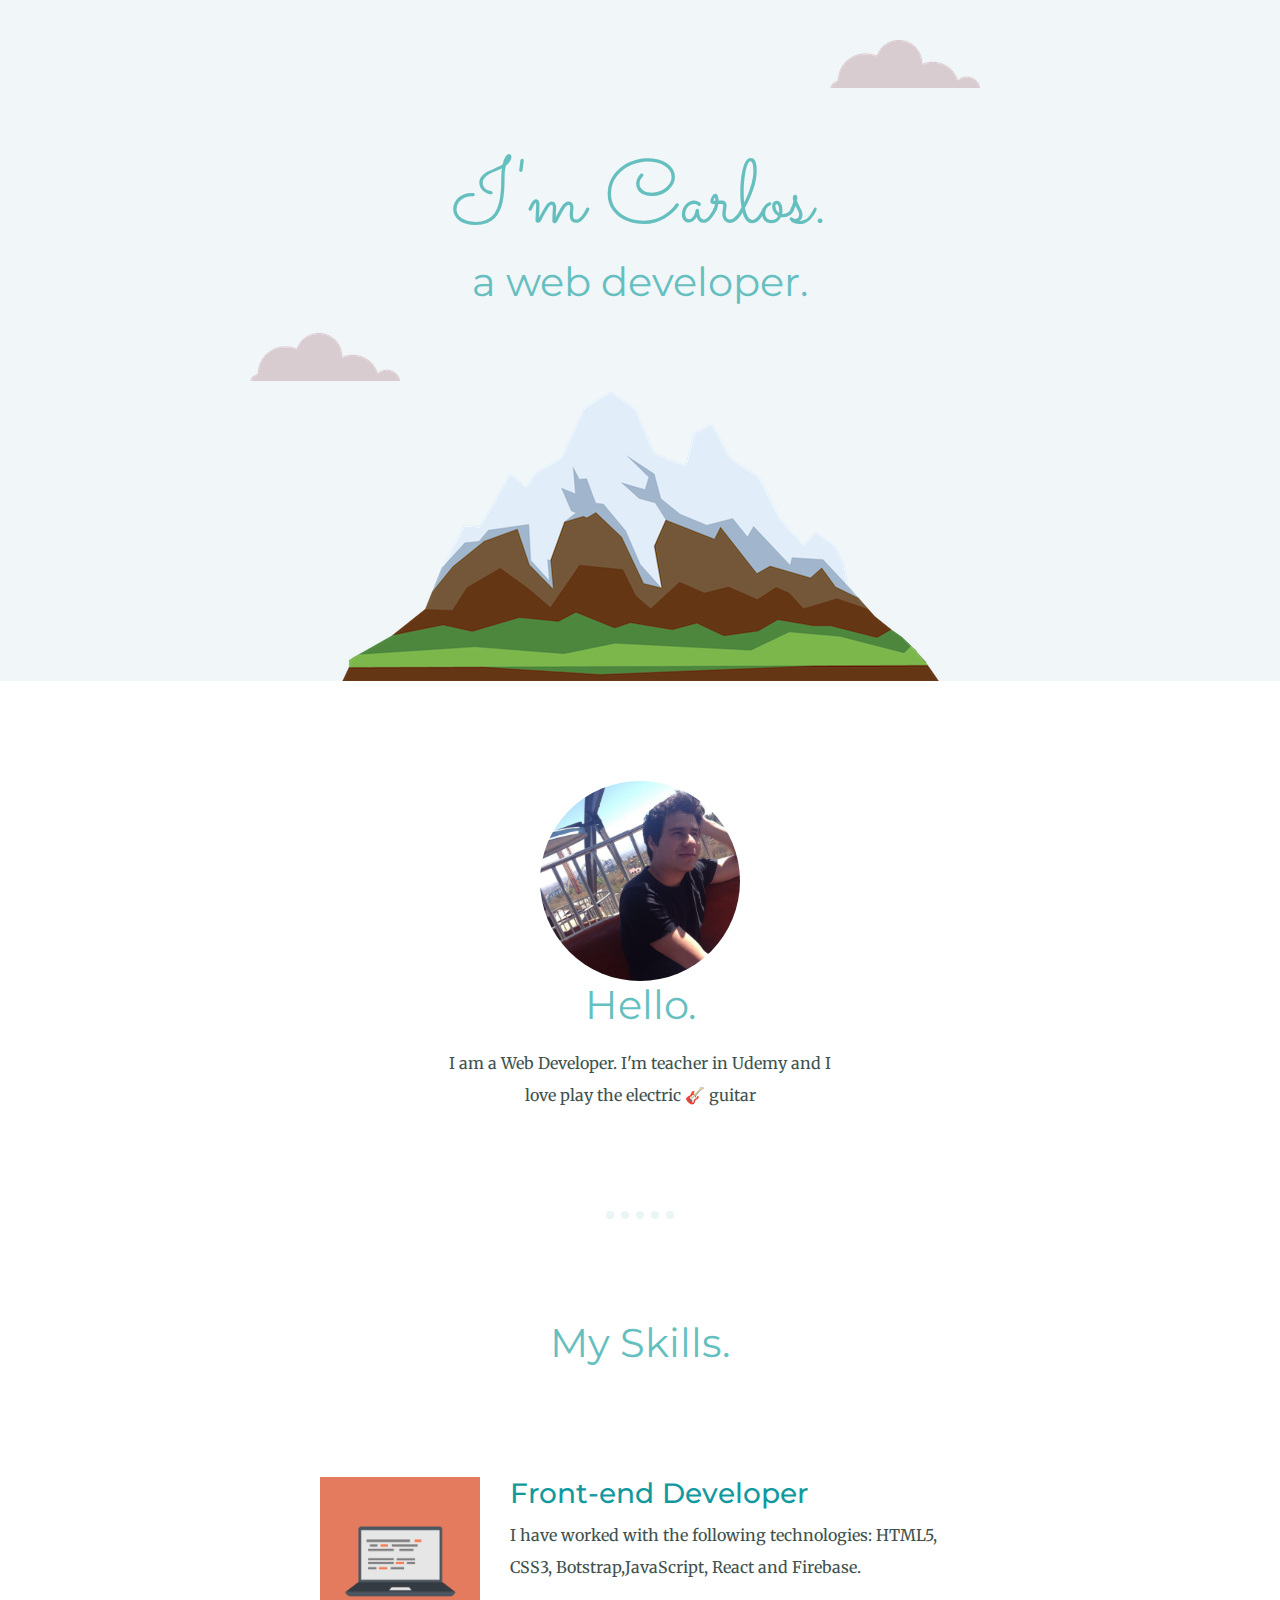
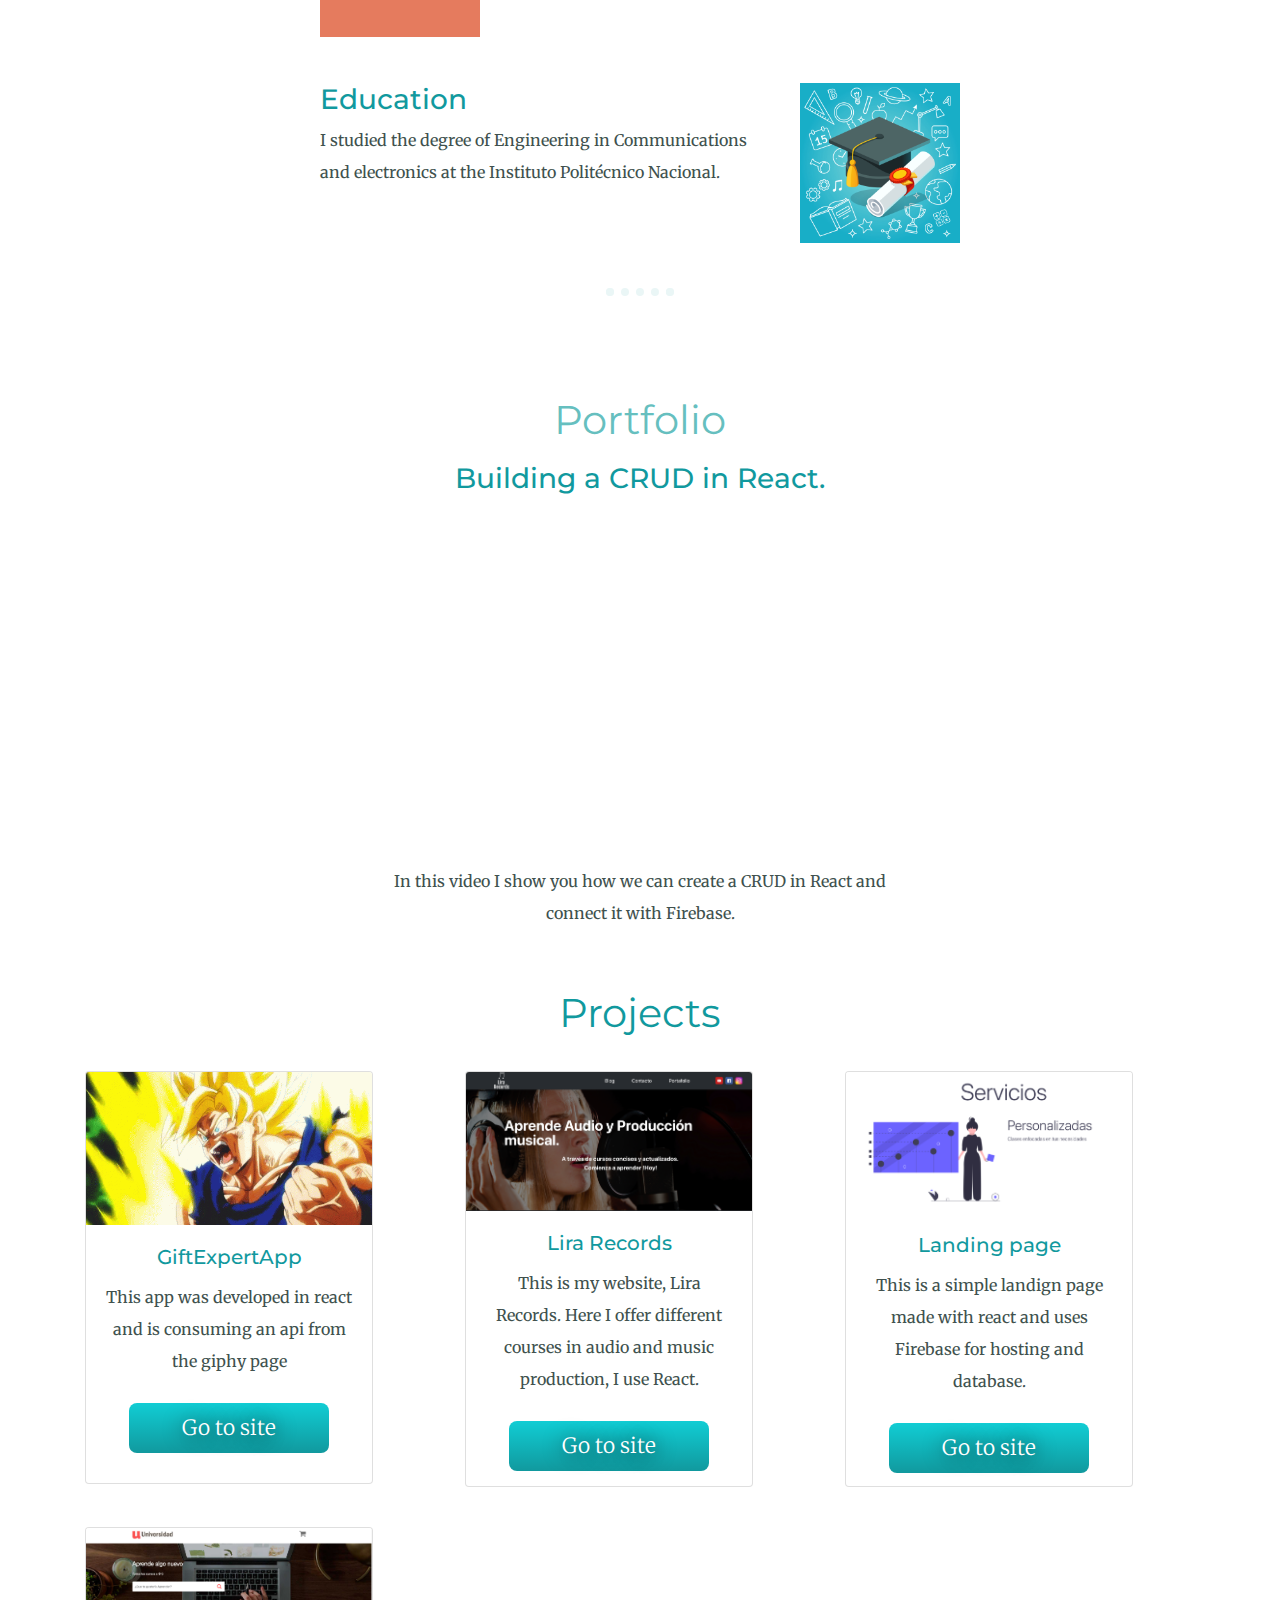
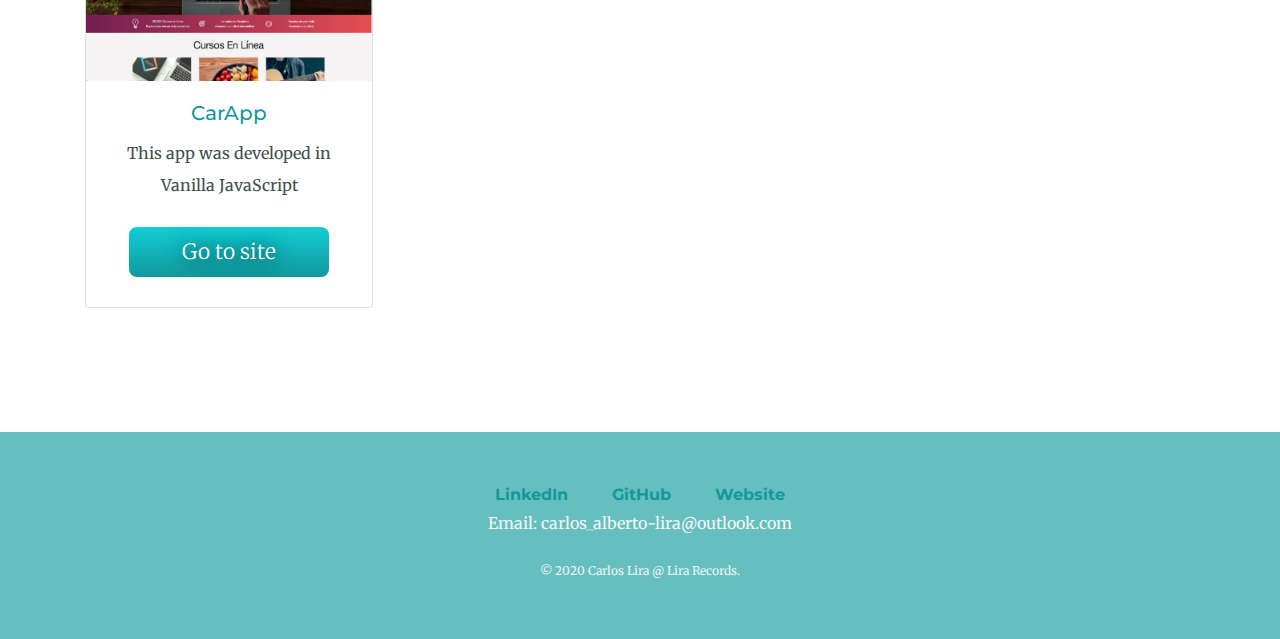
==== index.html @ 88d543e6 "Se agregaron los proyectos a la hoja principal" ====
<!DOCTYPE html>
<html lang="en">
  <head>
    <meta charset="UTF-8" />
    <meta name="viewport" content="width=device-width, initial-scale=1.0" />
    <title>Carlos Lira</title>

    <link rel="icon" href="favicon.ico" />
    <link rel="preconnect" href="https://fonts.gstatic.com" />
    <link
      href="https://fonts.googleapis.com/css?family=Merriweather|Montserrat|Sacramento"
      rel="stylesheet"
    />
    <link
      rel="stylesheet"
      href="https://cdnjs.cloudflare.com/ajax/libs/animate.css/4.1.1/animate.min.css"
    />
    <link
      rel="stylesheet"
      href="https://maxcdn.bootstrapcdn.com/bootstrap/4.0.0/css/bootstrap.min.css"
      integrity="sha384-Gn5384xqQ1aoWXA+058RXPxPg6fy4IWvTNh0E263XmFcJlSAwiGgFAW/dAiS6JXm"
      crossorigin="anonymous"
    />
    <link rel="stylesheet" href="css/styles.css" />
  </head>

  <body>
    <div class="container1">
      <img class="top-cloud" src="images/cloud.png" alt="cloud-img" />
      <h1 class="animate__animated animate__bounce">I'm Carlos.</h1>
      <h2 class="profesion animate__animated animate__backInUp">
        a <span class="web">web</span> developer.
      </h2>
      <img class="bottom-cloud" src="images/cloud.png" alt="cloud-img" />
      <img class="mountain" src="images/mountain.png" alt="mountain-img" />
    </div>
    <div class="middle-container">
      <div class="profile">
        <img
          style="border-radius: 50%; width: 200px"
          src="images/carlos.JPG"
          alt=""
        />
        <h2 class="animate__animated animate__backInRight">Hello.</h2>
        <p class="intro animate__animated animate__backInLeft">
          I am a Web Developer. I'm teacher in Udemy and I love play the
          electric 🎸 guitar
        </p>
      </div>
      <hr />
      <div class="skills">
        <h2 class="animate__animated animate__backInRight">My Skills.</h2>
        <div class="skill-row">
          <img class="code-img" src="images/computer.png" alt="" />
          <h3>Front-end Developer</h3>
          <p>
            I have worked with the following technologies: HTML5, CSS3,
            Botstrap,JavaScript, React and Firebase.
          </p>
        </div>
        <div class="skill-row">
          <img class="chili-img" src="images/edu2.jpg" alt="" />
          <h3>Education</h3>
          <p>
            I studied the degree of Engineering in Communications and
            electronics at the Instituto Politécnico Nacional.
          </p>
        </div>
      </div>
      <hr />
      <div class="contact-me">
        <h2>Portfolio</h2>
        <h3>Building a CRUD in React.</h3>
        <iframe
          width="560"
          height="315"
          src="https://www.youtube.com/embed/gJTruStZ93A"
          frameborder="0"
          allow="accelerometer; autoplay; clipboard-write; encrypted-media; gyroscope; picture-in-picture"
          allowfullscreen
        ></iframe>
        <p class="contact-message">
          In this video I show you how we can create a CRUD in React and connect
          it with Firebase.
        </p>
      </div>

      <section>
        <h2 class="titlep text-center mt-3 mb-4">Projects</h2>

        <div class="container">
          <div class="row mt-3 d-flex justify-content-between">
            <div class="col-lg-4 col-md-6 col-sm-12 mb-4">
              <div class="card" style="width: 18rem; max-height: 26rem">
                <img
                  class="card-img-top same-zise-img"
                  src="images/goku.gif"
                  alt="Card image cap"
                />
                <div class="card-body">
                  <h5 class="titlep card-title">GiftExpertApp</h5>
                  <p class="card-text">
                    This app was developed in react and is consuming an api from
                    the giphy page
                  </p>
                  <a
                    href="https://carlosalberto05.github.io/gif-app/"
                    class="btn-proj"
                    >Go to site</a
                  >
                </div>
              </div>
            </div>
            <div class="col-lg-4 col-md-6 col-sm-12 mb-4">
              <div class="card" style="width: 18rem; max-height: 26rem">
                <img
                  class="card-img-top same-zise-img"
                  src="images/lira.png"
                  alt="Card image cap"
                />
                <div class="card-body">
                  <h5 class="titlep card-title">Lira Records</h5>
                  <p class="card-text">
                    This is my website, Lira Records. Here I offer different
                    courses in audio and music production, I use React.
                  </p>
                  <a href="https://lirarecords.site" class="btn-proj"
                    >Go to site</a
                  >
                </div>
              </div>
            </div>
            <div class="col-lg-4 col-md-6 col-sm-12 mb-4">
              <div class="card" style="width: 18rem; max-height: 26rem">
                <img
                  class="card-img-top same-zise-img"
                  src="images/landing.png"
                  alt="Card image cap"
                />
                <div class="card-body">
                  <h5 class="titlep card-title">Landing page</h5>
                  <p class="card-text">
                    This is a simple landign page made with react and uses
                    Firebase for hosting and database.
                  </p>
                  <a href="https://landing-740b6.web.app" class="btn-proj"
                    >Go to site</a
                  >
                </div>
              </div>
            </div>
          </div>
          <div class="row mt-3 d-flex justify-content-between">
            <div class="col-lg-4 col-md-6 col-sm-12 mb-4">
              <div class="card" style="width: 18rem; max-height: 26rem">
                <img
                  class="card-img-top same-zise-img"
                  src="images/vanilla.png"
                  alt="Card image cap"
                />
                <div class="card-body">
                  <h5 class="titlep card-title">CarApp</h5>
                  <p class="card-text">
                    This app was developed in Vanilla JavaScript
                  </p>
                  <a
                    href="https://gallant-kare-e8d58f.netlify.app/#"
                    class="btn-proj"
                    >Go to site</a
                  >
                </div>
              </div>
            </div>
          </div>
        </div>
      </section>
    </div>

    <div class="bottom-container">
      <a
        class="footer-link"
        href="https://www.linkedin.com/in/carlos-de-jesús-a-8a3896105"
        >LinkedIn</a
      >
      <a
        class="footer-link"
        href="https://github.com/carlosalberto05?tab=repositories"
        >GitHub</a
      >
      <a class="footer-link" href="https://www.appbrewery.co/">Website</a>
      <p class="footer-p">Email: carlos_alberto-lira@outlook.com</p>
      <p class="copyright">© 2020 Carlos Lira @ Lira Records.</p>
    </div>
  </body>
</html>
---- css/styles.css ----
body {
  color: #40514e;
  margin: 0;
  text-align: center;
  font-family: "Merriweather", serif;
}

h1 {
  font-size: 5.625rem;
  margin: 50px auto 0 auto;
  font-family: "Sacramento", cursive;
  color: #66bfbf;
  /* line-height: 2; */
}

h2 {
  font-family: "Montserrat", sans-serif;
  font-size: 2.5rem;
  color: #66bfbf;
  font-weight: normal;
  padding-bottom: 10px;
}

h3 {
  font-family: "Montserrat", sans-serif;
  color: #11999e;
}

.titlep {
  font-family: "Montserrat", sans-serif;
  color: #11999e;
}

p {
  line-height: 2;
}

hr {
  border: dotted #eaf6f6 8px;
  border-bottom: none;
  width: 4%;
  margin: 100px auto;
}

a {
  color: #11999e;
  font-family: "Montserrat", sans-serif;
  margin: 10px 20px;
  text-decoration: none;
  font-weight: bold;
}
a:hover {
  color: #eaf6f6;
}

.container1 {
  background-color: #f1f6f9;
  position: relative;
  padding-top: 100px;
}

.middle-container {
  margin: 100px 0;
}

.bottom-container {
  background-color: #66bfbf;
  padding: 50px 0 20px;
}

.skill-row {
  width: 50%;
  margin: 100px auto 100px auto;
  text-align: left;
}

.code-img {
  width: 25%;
  float: left;
  margin-right: 30px;
}

.chili-img {
  width: 25%;
  float: right;
  margin-left: 30px;
}

/* .web {
    text-decoration: underline;
} */

.intro {
  width: 30%;
  margin: auto;
}

.contact-message {
  width: 40%;
  margin: 40px auto 60px;
}

.copyright {
  color: #eaf6f6;
  font-size: 0.75rem;
  padding: 20px 0;
}

.top-cloud {
  position: absolute;
  right: 300px;
  top: 40px;
  animation: backInRight;
  animation-duration: 2s;
}

.bottom-cloud {
  position: absolute;
  left: 250px;
  bottom: 300px;
  animation: backInLeft;
  animation-duration: 2s;
}

.btn {
  background: #11cdd4;
  background-image: -webkit-linear-gradient(top, #11cdd4, #11999e);
  background-image: -moz-linear-gradient(top, #11cdd4, #11999e);
  background-image: -ms-linear-gradient(top, #11cdd4, #11999e);
  background-image: -o-linear-gradient(top, #11cdd4, #11999e);
  background-image: -webkit-gradient(to bottom, #11cdd4, #11999e);
  -webkit-border-radius: 8px;
  -moz-border-radius: 8px;
  border-radius: 8px;
  height: 50px;
  line-height: 50px;
  color: #ffffff;
  font-family: "Merriweather", serif;
  width: 200px;
  font-size: 21px;
  font-weight: 100;
  padding: 0;
  /* -webkit-box-shadow: 1px 1px 20px 0 #000000;
    -moz-box-shadow: 1px 1px 20px 0 #000000; */
  /* box-shadow: 1px 1px 20px 0 #000000; */
  text-shadow: 1px 1px 20px #000000;
  text-decoration: none;
  display: inline-block;
  cursor: pointer;
  text-align: center;
}

.btn:hover {
  border: solid #30e3cb 0;
  background: #30e3cb;
  background-image: -webkit-linear-gradient(top, #30e3cb, #2bc4ed);
  background-image: -moz-linear-gradient(top, #30e3cb, #2bc4ed);
  background-image: -ms-linear-gradient(top, #30e3cb, #2bc4ed);
  background-image: -o-linear-gradient(top, #30e3cb, #2bc4ed);
  background-image: -webkit-gradient(to bottom, #30e3cb, #2bc4ed);
  -webkit-border-radius: 8px;
  -moz-border-radius: 8px;
  border-radius: 8px;
  text-decoration: none;
}

.btn-proj {
  background: #11cdd4;
  background-image: -webkit-linear-gradient(top, #11cdd4, #11999e);
  background-image: -moz-linear-gradient(top, #11cdd4, #11999e);
  background-image: -ms-linear-gradient(top, #11cdd4, #11999e);
  background-image: -o-linear-gradient(top, #11cdd4, #11999e);
  background-image: -webkit-gradient(to bottom, #11cdd4, #11999e);
  -webkit-border-radius: 8px;
  -moz-border-radius: 8px;
  border-radius: 8px;
  height: 50px;
  line-height: 50px;
  color: #ffffff;
  font-family: "Merriweather", serif;
  width: 200px;
  font-size: 21px;
  font-weight: 100;
  padding: 0;
  /* -webkit-box-shadow: 1px 1px 20px 0 #000000;
    -moz-box-shadow: 1px 1px 20px 0 #000000; */
  /* box-shadow: 1px 1px 20px 0 #000000; */
  text-shadow: 1px 1px 20px #000000;
  text-decoration: none;
  display: inline-block;
  cursor: pointer;
  text-align: center;
}

.btn-proj:hover {
  color: white;
  border: solid #30e3cb 0;
  background: #30e3cb;
  background-image: -webkit-linear-gradient(top, #30e3cb, #2bc4ed);
  background-image: -moz-linear-gradient(top, #30e3cb, #2bc4ed);
  background-image: -ms-linear-gradient(top, #30e3cb, #2bc4ed);
  background-image: -o-linear-gradient(top, #30e3cb, #2bc4ed);
  background-image: -webkit-gradient(to bottom, #30e3cb, #2bc4ed);
  -webkit-border-radius: 8px;
  -moz-border-radius: 8px;
  border-radius: 8px;
  text-decoration: none;
}

.footer-p {
  /* color: #11999e; */
  color: whitesmoke;
  margin-bottom: 0;
}

.card-heighth {
  max-height: 400px;
}

.same-zise-img {
  width: 286px;
  height: 153.33px;
}

@media (max-width: 600px) {
  .top-cloud {
    position: absolute;
    right: 300px;
    top: 40px;
    animation: backInRight;
    animation-duration: 2s;
  }

  .bottom-cloud {
    position: absolute;
    left: 320px;
    bottom: 250px;
    animation: backInLeft;
    animation-duration: 2s;
  }
  .mountain {
    width: 98%;
  }
  h1 {
    font-size: 2.8125rem;
    margin: 25px auto 0 auto;
  }

  h2 {
    font-size: 1.25rem;
    color: #66bfbf;
    font-weight: normal;
    padding-bottom: 5px;
  }

  hr {
    border: dotted #eaf6f6 8px;
    border-bottom: none;
    width: 2%;
    margin: 50px auto;
  }
  p {
    line-height: 1.7;
  }
  a {
    margin: 5px 10px;
  }

  .middle-container {
    margin: 100px 0;
  }

  .bottom-container {
    background-color: #66bfbf;
    padding: 25px 0 10px;
  }
  .skill-row {
    margin: 50px auto 50px auto;
    text-align: left;
  }

  .code-img {
    width: 25%;
    float: left;
    margin-right: 15px;
  }

  .chili-img {
    width: 25%;
    float: right;
    margin-left: 15px;
  }

  .btn {
    -webkit-border-radius: 4px;
    -moz-border-radius: 4px;
    border-radius: 4px;
    height: 40px;
    line-height: 40px;
    color: #ffffff;
    font-family: "Merriweather", serif;
    width: 150px;
    font-size: 13px;
    font-weight: 100;
    padding: 0;
  }
}
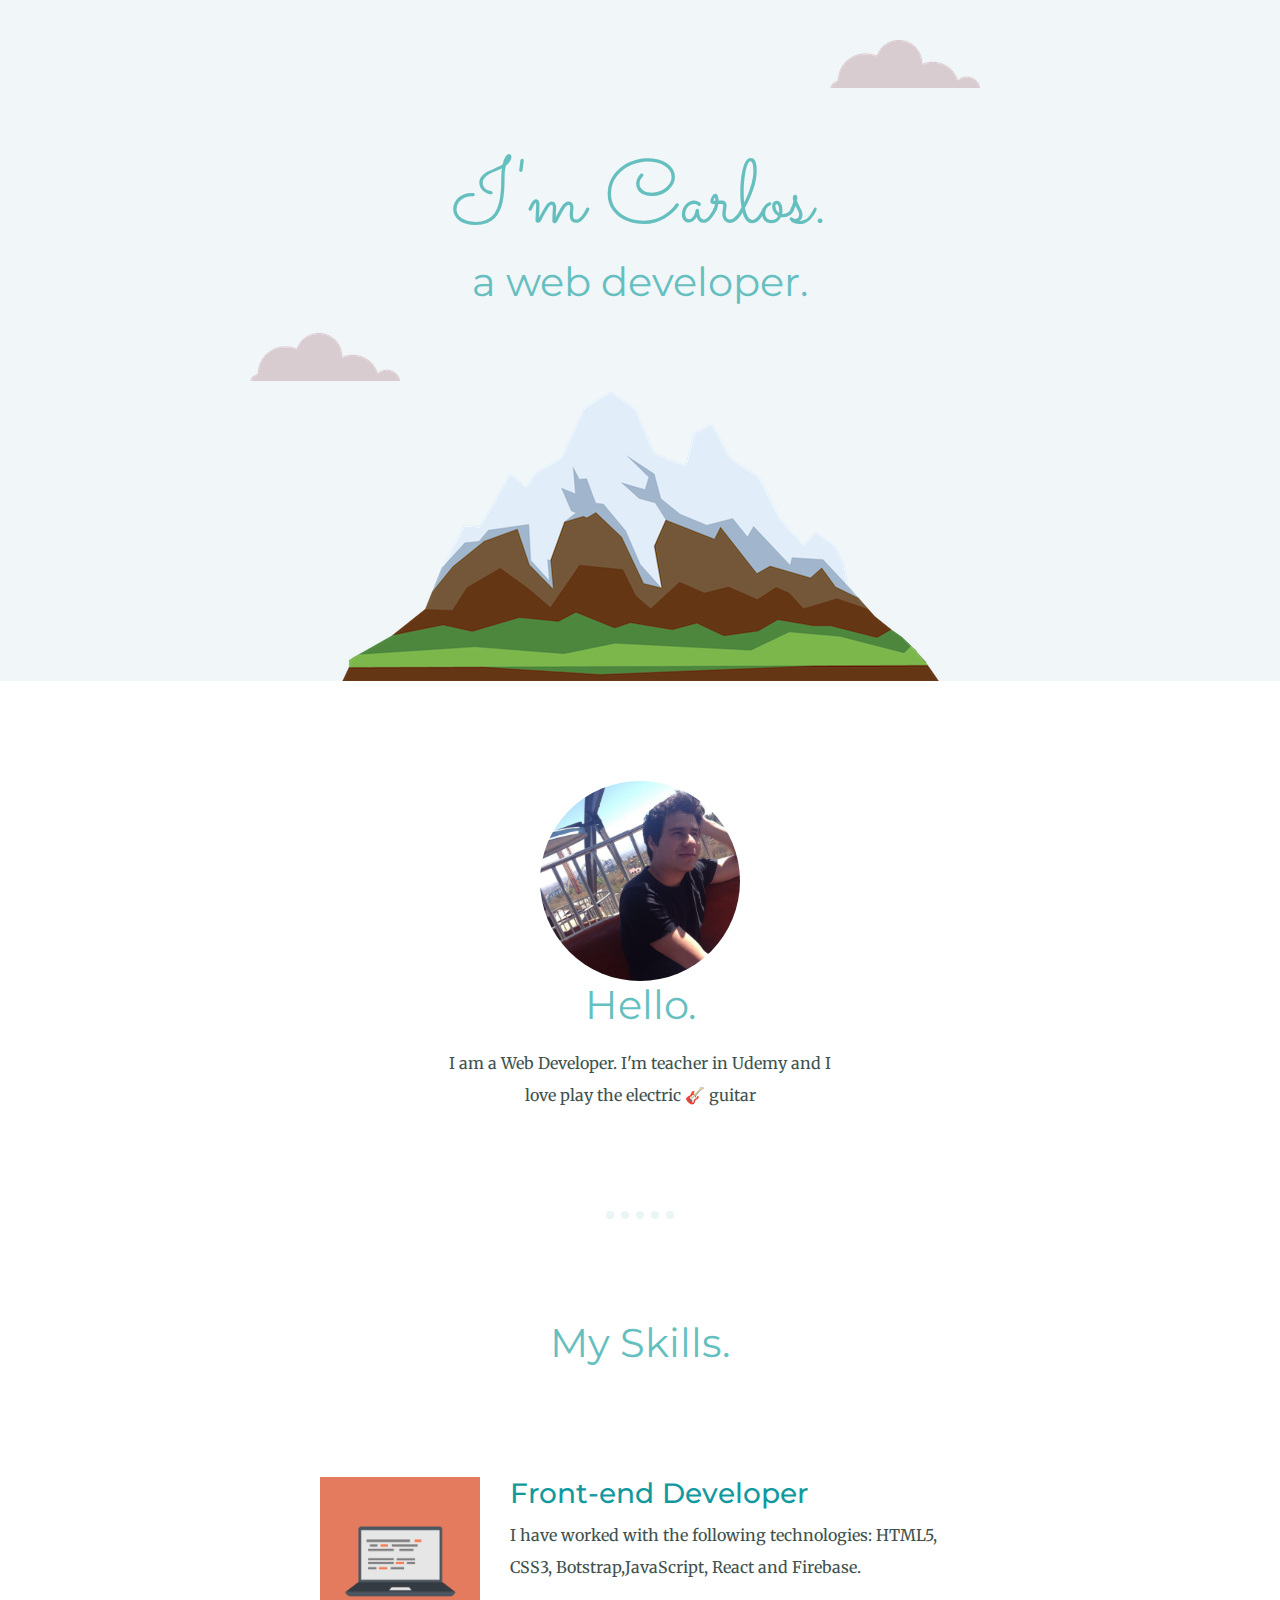
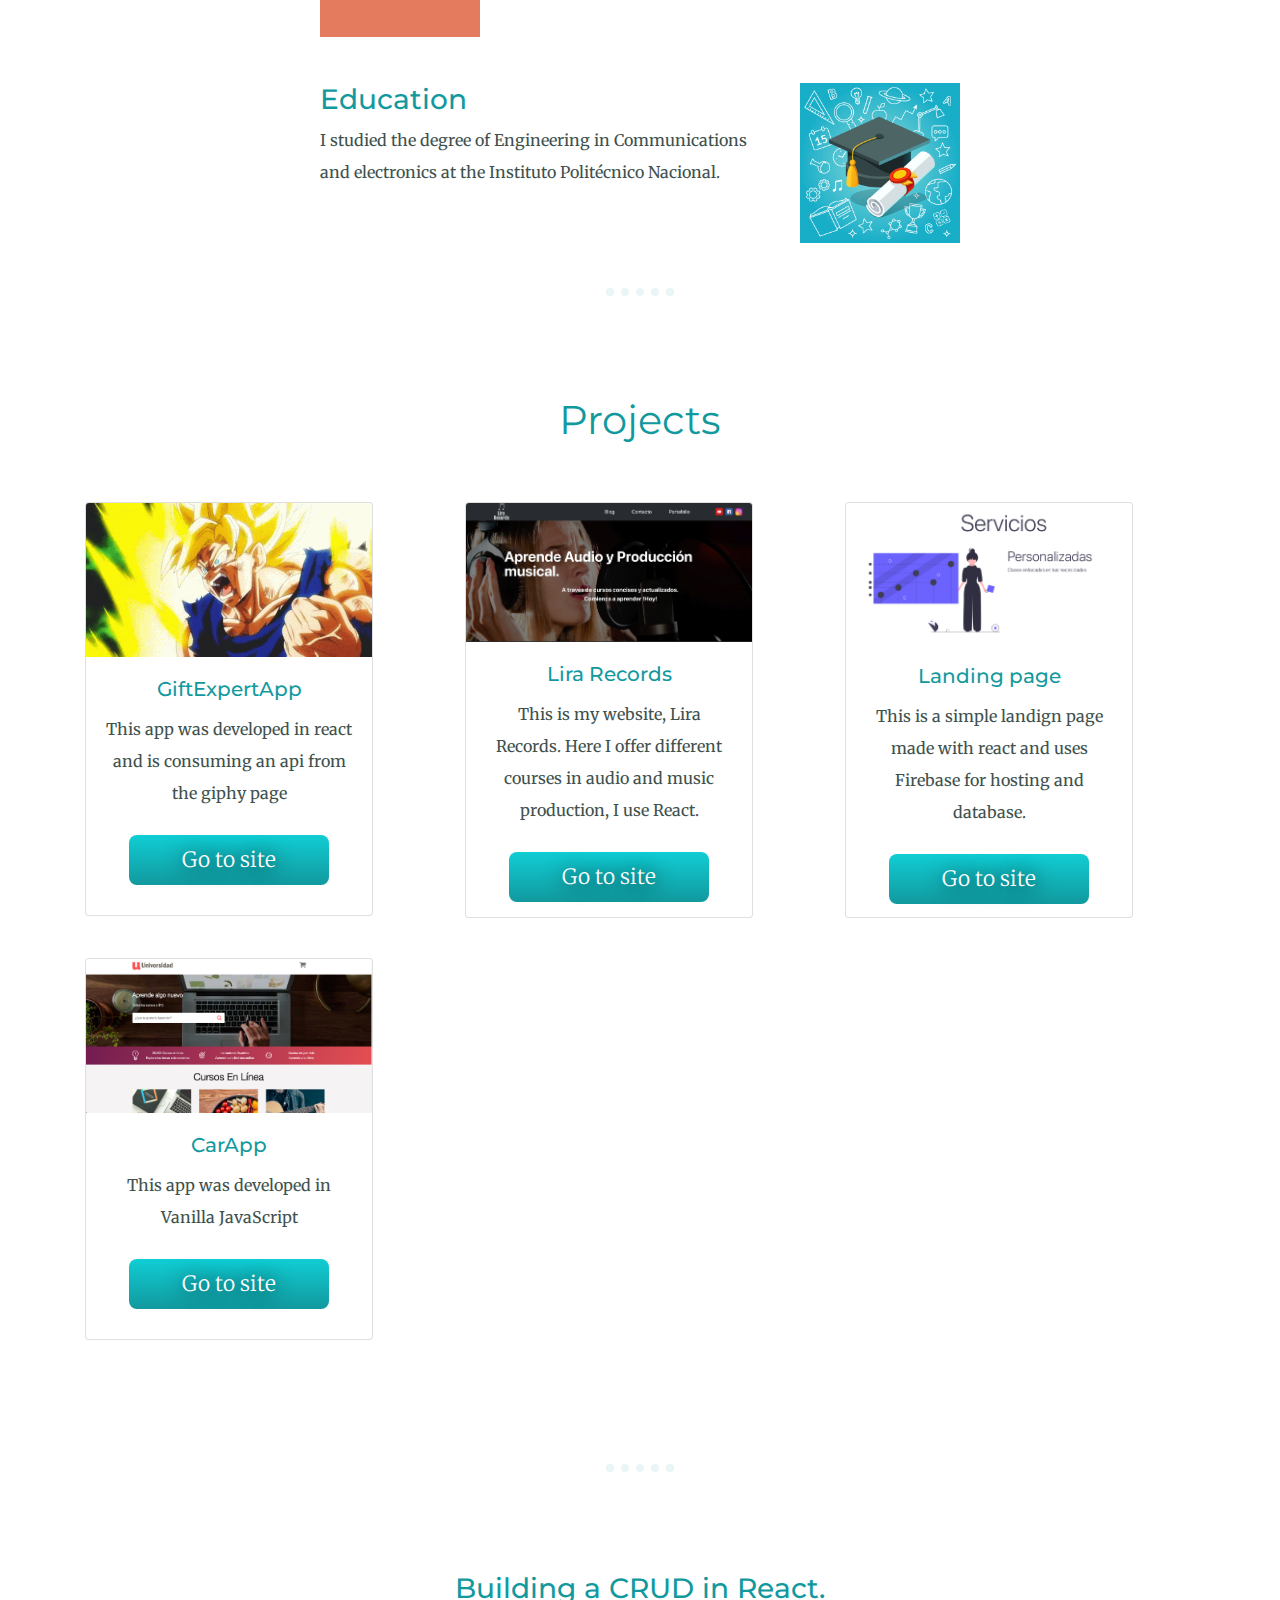
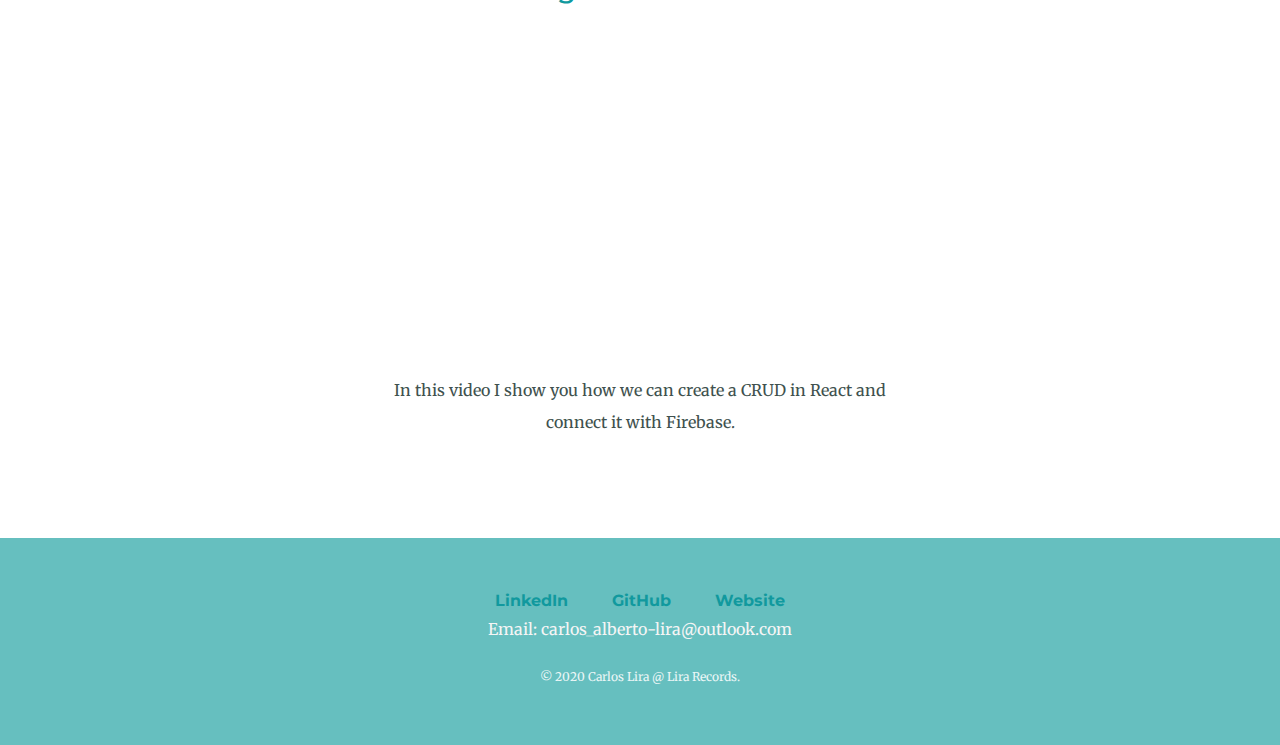
==== commit e6029428: "Se elimino html innecesario" ====
--- a/index.html
+++ b/index.html
@@ -68,27 +68,11 @@
         </div>
       </div>
       <hr />
-      <div class="contact-me">
-        <h2>Portfolio</h2>
-        <h3>Building a CRUD in React.</h3>
-        <iframe
-          width="560"
-          height="315"
-          src="https://www.youtube.com/embed/gJTruStZ93A"
-          frameborder="0"
-          allow="accelerometer; autoplay; clipboard-write; encrypted-media; gyroscope; picture-in-picture"
-          allowfullscreen
-        ></iframe>
-        <p class="contact-message">
-          In this video I show you how we can create a CRUD in React and connect
-          it with Firebase.
-        </p>
-      </div>
 
       <section>
-        <h2 class="titlep text-center mt-3 mb-4">Projects</h2>
+        <h2 class="titlep text-center mt-3 mb-5">Projects</h2>
 
-        <div class="container">
+        <div class="container mt-4">
           <div class="row mt-3 d-flex justify-content-between">
             <div class="col-lg-4 col-md-6 col-sm-12 mb-4">
               <div class="card" style="width: 18rem; max-height: 26rem">
@@ -173,6 +157,25 @@
             </div>
           </div>
         </div>
+        <hr />
+      </section>
+
+      <section>
+        <div class="contact-me">
+          <h3>Building a CRUD in React.</h3>
+          <iframe
+            width="560"
+            height="315"
+            src="https://www.youtube.com/embed/gJTruStZ93A"
+            frameborder="0"
+            allow="accelerometer; autoplay; clipboard-write; encrypted-media; gyroscope; picture-in-picture"
+            allowfullscreen
+          ></iframe>
+          <p class="contact-message">
+            In this video I show you how we can create a CRUD in React and
+            connect it with Firebase.
+          </p>
+        </div>
       </section>
     </div>
 
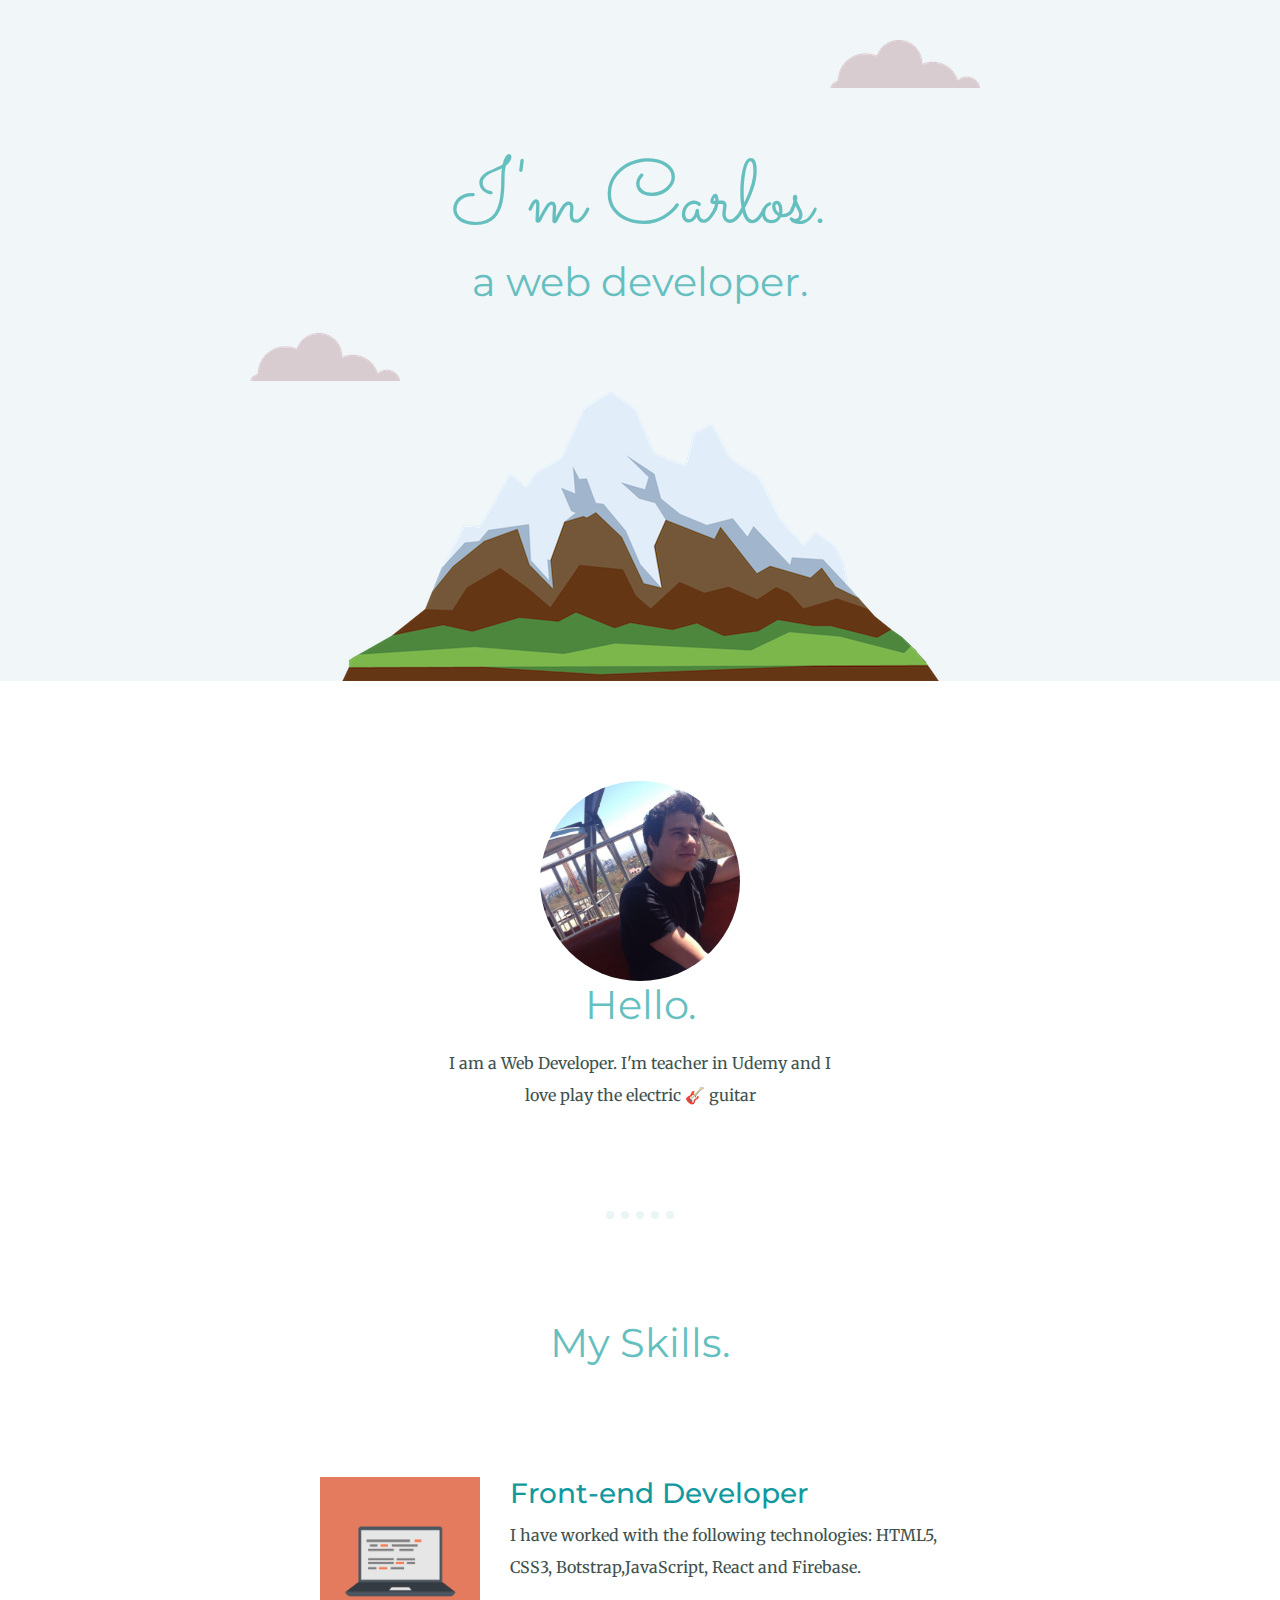
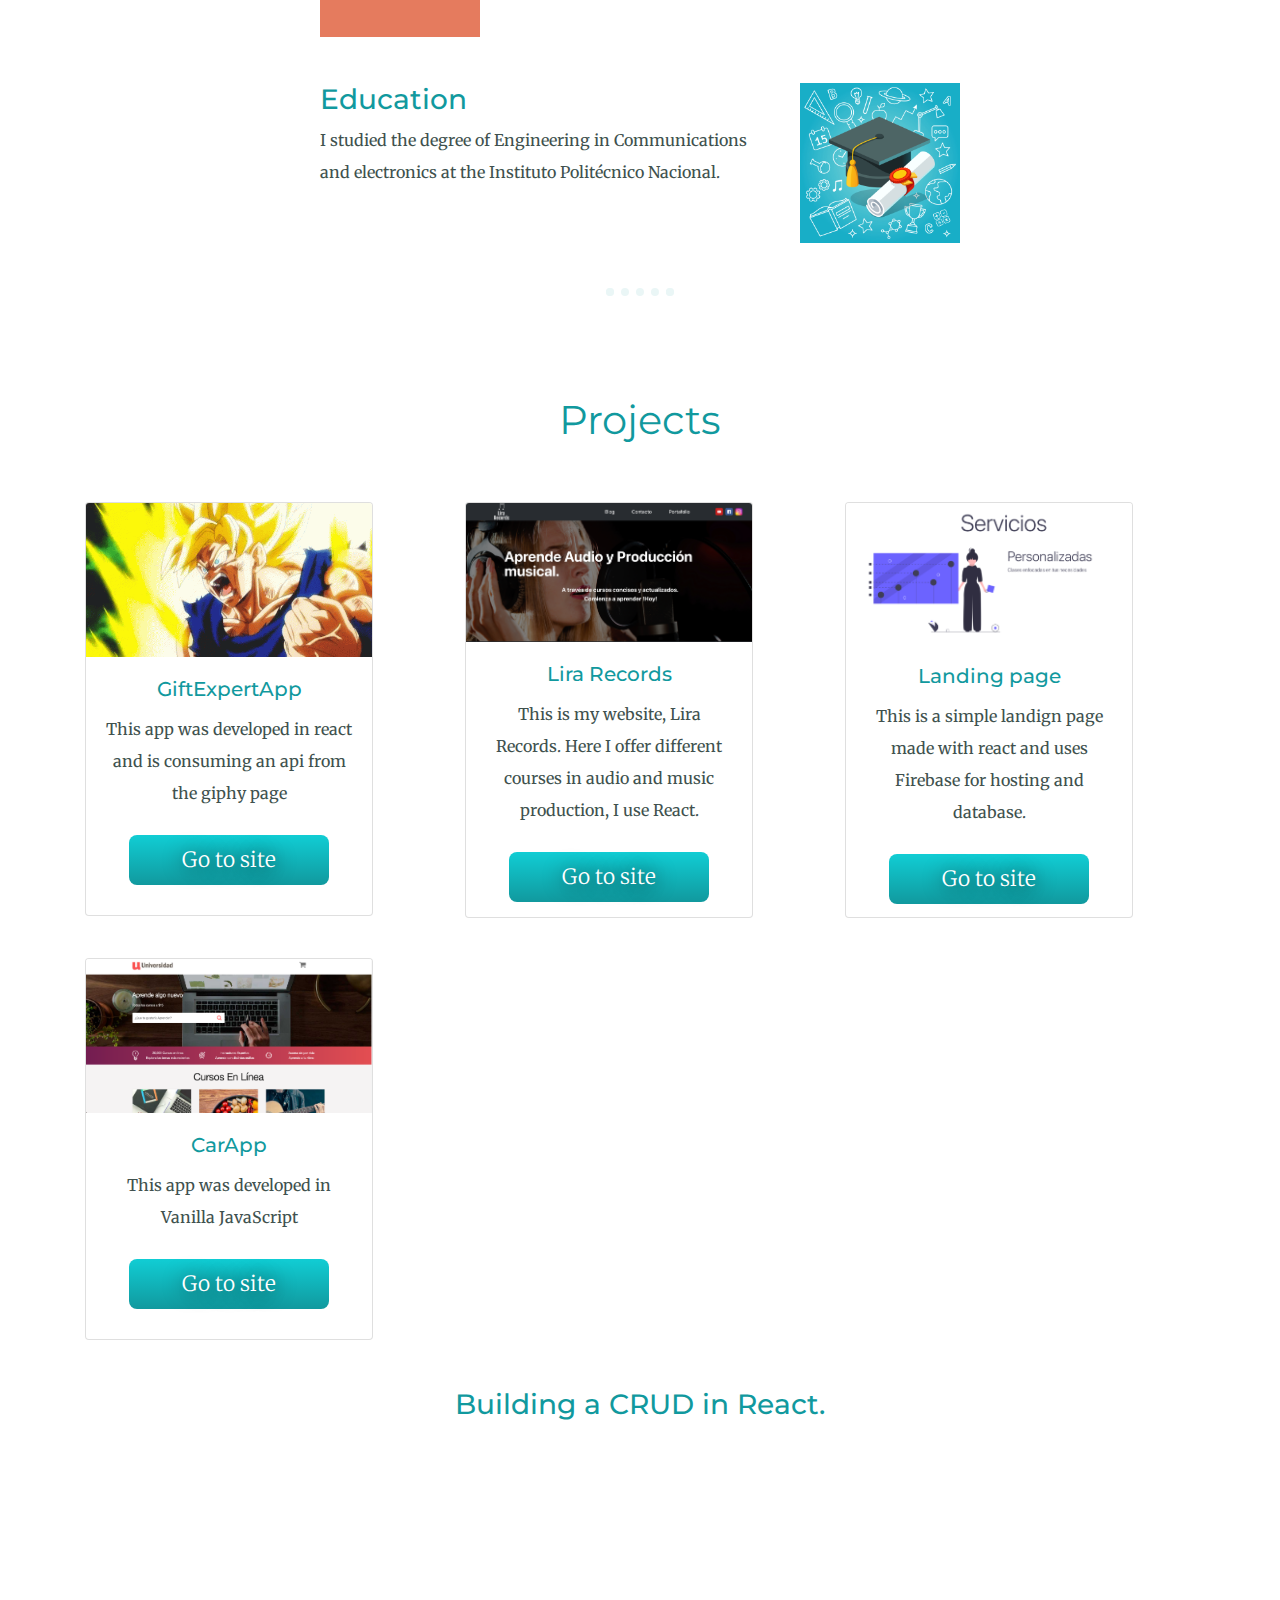
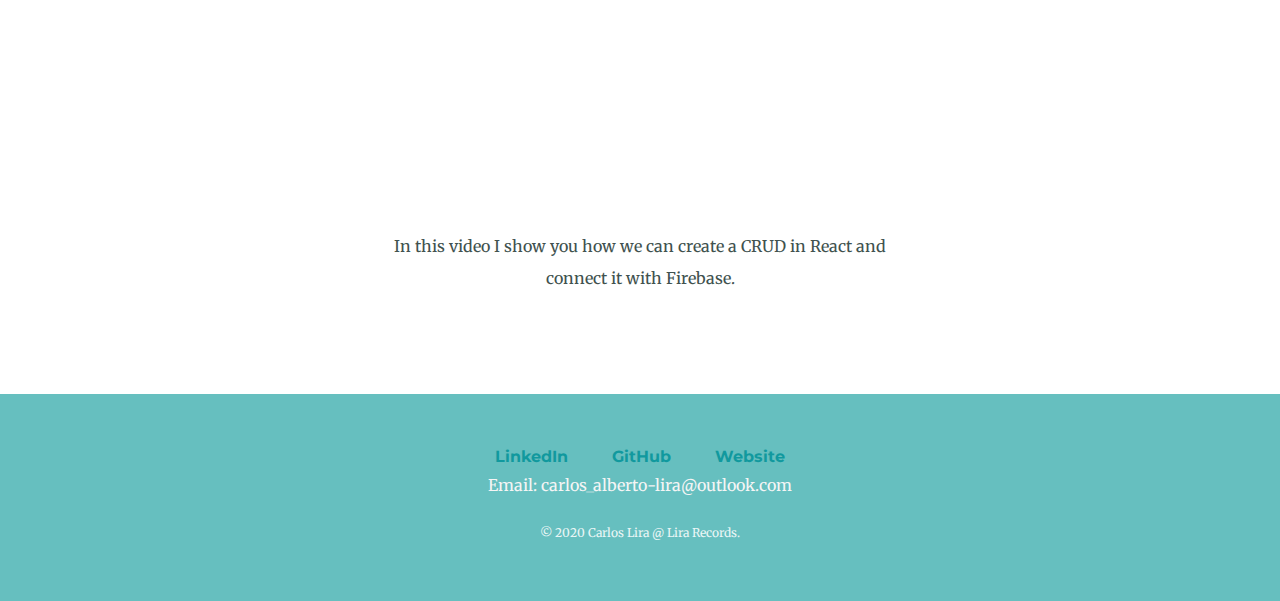
==== commit cc128f86: "Se corrigieron algunos errores" ====
--- a/index.html
+++ b/index.html
@@ -157,12 +157,11 @@
             </div>
           </div>
         </div>
-        <hr />
       </section>
 
       <section>
-        <div class="contact-me">
-          <h3>Building a CRUD in React.</h3>
+        <div class="mt-4">
+          <h3 class="mt-4 mb-5">Building a CRUD in React.</h3>
           <iframe
             width="560"
             height="315"
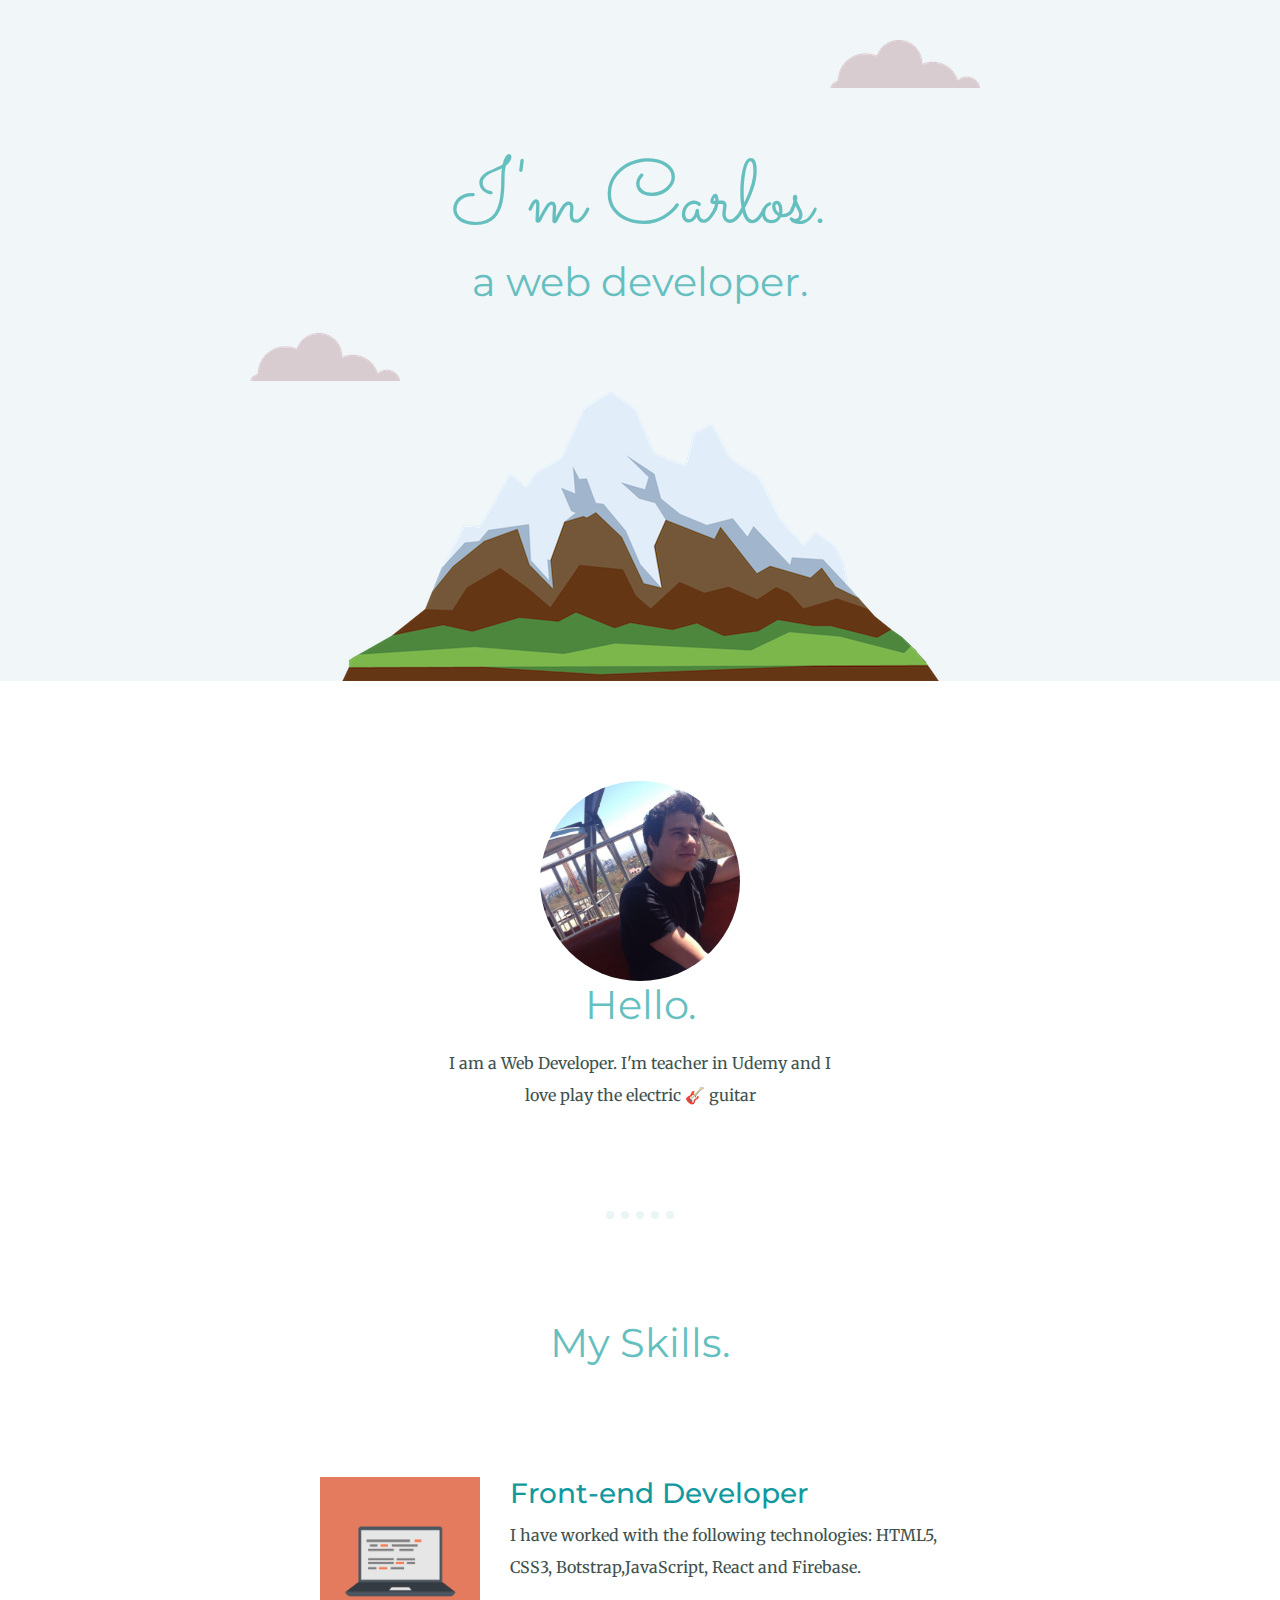
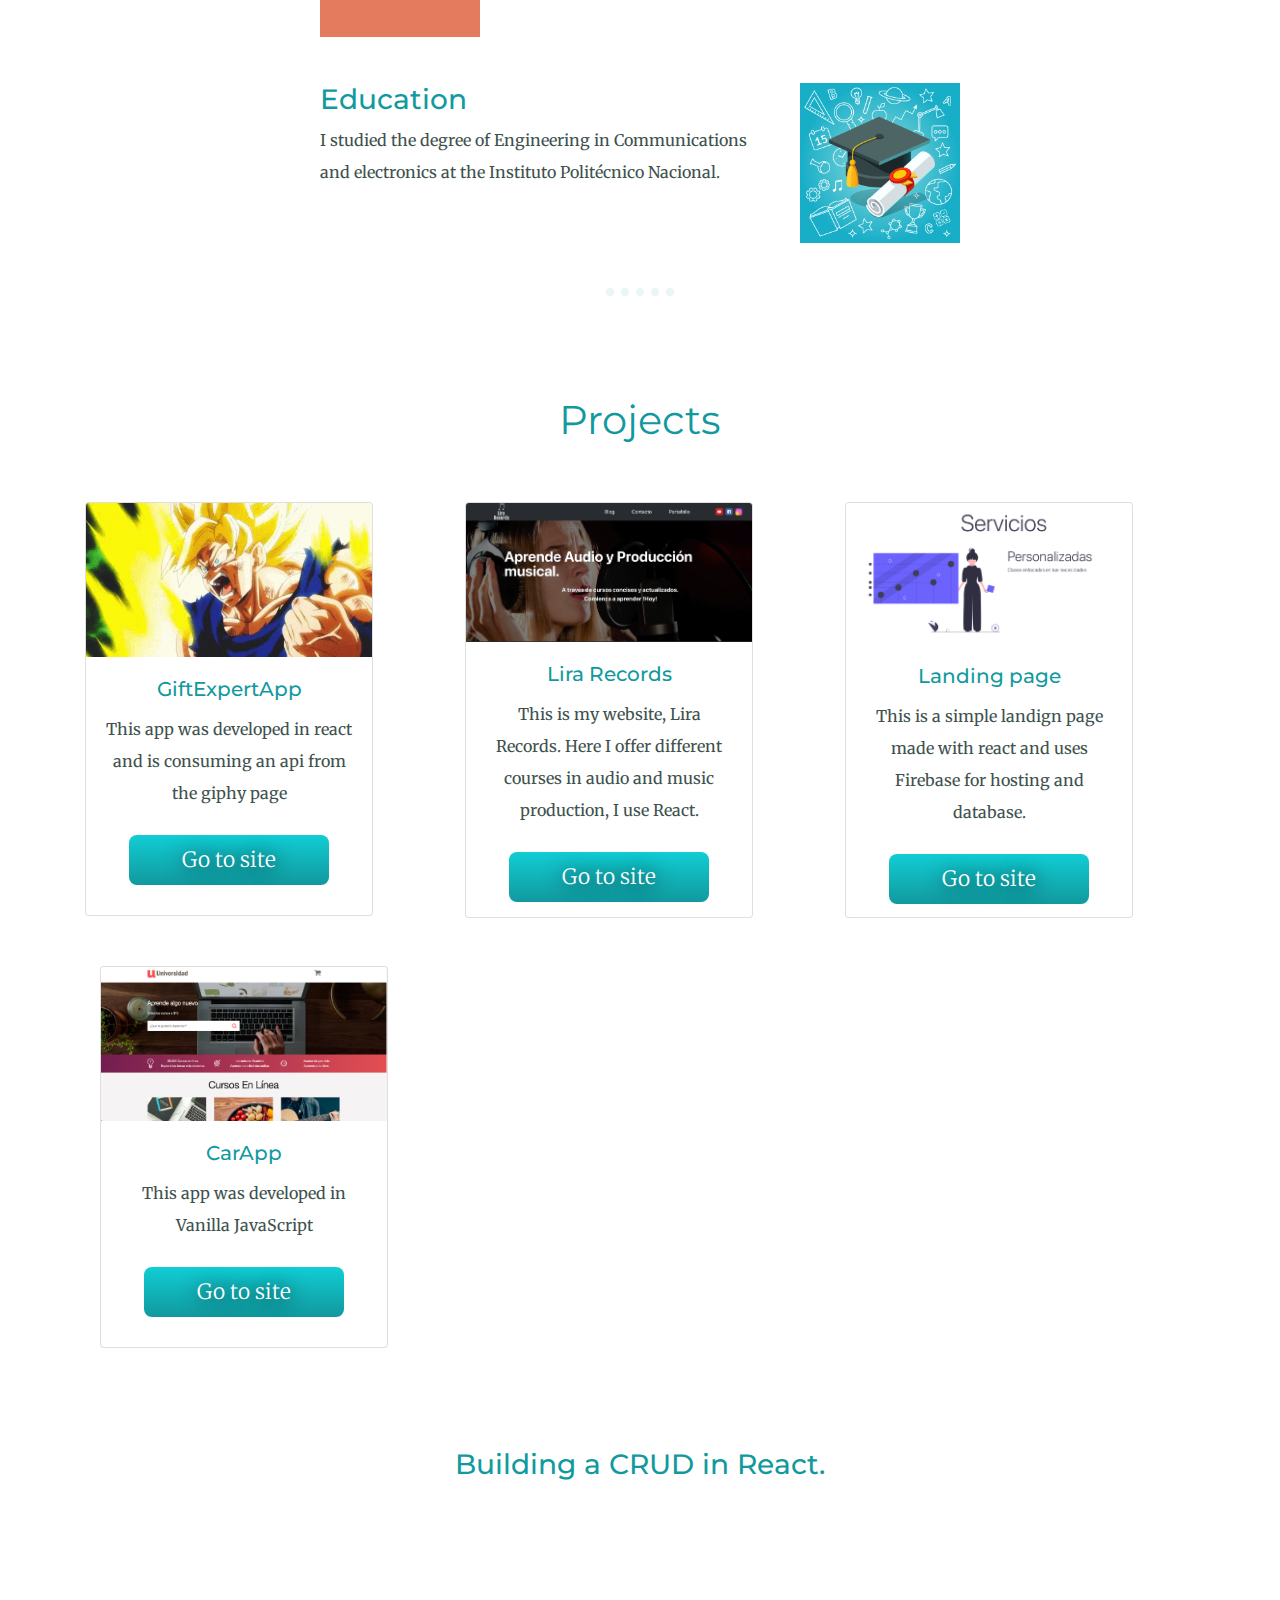
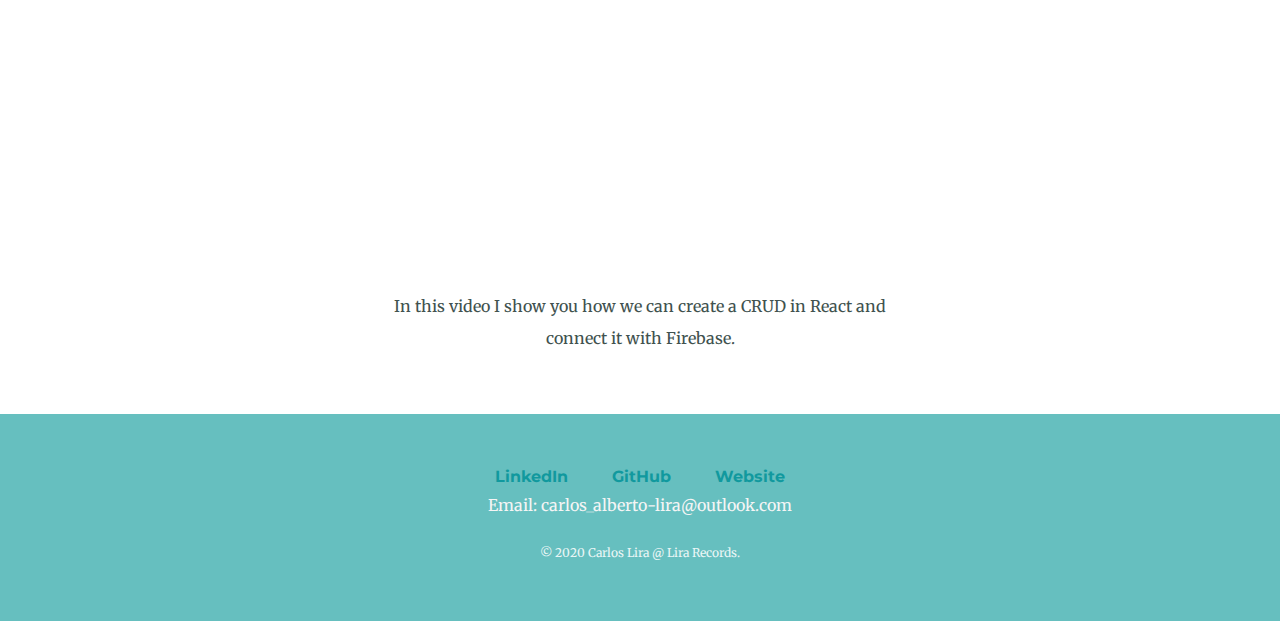
==== commit 6beff730: "Se realizaron modificaciones para hacer responsiva la pagina con iphone 6,7 y 8" ====
--- a/index.html
+++ b/index.html
@@ -37,6 +37,7 @@
     <div class="middle-container">
       <div class="profile">
         <img
+          class="profile-image"
           style="border-radius: 50%; width: 200px"
           src="images/carlos.JPG"
           alt=""
@@ -72,9 +73,11 @@
       <section>
         <h2 class="titlep text-center mt-3 mb-5">Projects</h2>
 
-        <div class="container mt-4">
-          <div class="row mt-3 d-flex justify-content-between">
-            <div class="col-lg-4 col-md-6 col-sm-12 mb-4">
+        <div class="container">
+
+          <div class="row">
+
+            <div class="col-lg-4 col-md-6 col-sm-12 mb-4 container-projects">
               <div class="card" style="width: 18rem; max-height: 26rem">
                 <img
                   class="card-img-top same-zise-img"
@@ -95,7 +98,8 @@
                 </div>
               </div>
             </div>
-            <div class="col-lg-4 col-md-6 col-sm-12 mb-4">
+
+            <div class="col-lg-4 col-md-6 col-sm-12 mb-4 container-projects">
               <div class="card" style="width: 18rem; max-height: 26rem">
                 <img
                   class="card-img-top same-zise-img"
@@ -114,7 +118,8 @@
                 </div>
               </div>
             </div>
-            <div class="col-lg-4 col-md-6 col-sm-12 mb-4">
+
+            <div class="col-lg-4 col-md-6 col-sm-12 mb-4 container-projects">
               <div class="card" style="width: 18rem; max-height: 26rem">
                 <img
                   class="card-img-top same-zise-img"
@@ -133,8 +138,15 @@
                 </div>
               </div>
             </div>
+
           </div>
-          <div class="row mt-3 d-flex justify-content-between">
+
+        </div>
+      
+       
+
+
+          <div class="container mt-4 container-projects">
             <div class="col-lg-4 col-md-6 col-sm-12 mb-4">
               <div class="card" style="width: 18rem; max-height: 26rem">
                 <img
--- a/css/styles.css
+++ b/css/styles.css
@@ -222,32 +222,56 @@
   height: 153.33px;
 }
 
-@media (max-width: 600px) {
+/* Iphone 6/7/8 */
+@media (max-width: 667px) {
+  .container1 {
+    background-color: #f1f6f9;
+    position: relative;
+    padding-top: 70px;
+  }
+
   .top-cloud {
+    width: 30%;
     position: absolute;
-    right: 300px;
+    right: 230px;
     top: 40px;
     animation: backInRight;
     animation-duration: 2s;
   }
 
   .bottom-cloud {
+    width: 30%;
     position: absolute;
-    left: 320px;
-    bottom: 250px;
+    left: 235px;
+    bottom: 160px;
     animation: backInLeft;
     animation-duration: 2s;
   }
   .mountain {
-    width: 98%;
-  }
+    width: 90%;
+  }
+
+  .profile {
+    margin-top: -10%;
+  }
+
+  .profile-image {
+    max-width: 40%;
+    margin-bottom: 2rem;
+  }
+
+  .intro {
+    width: 60%;
+    margin: auto;
+  }
+
   h1 {
     font-size: 2.8125rem;
     margin: 25px auto 0 auto;
   }
 
   h2 {
-    font-size: 1.25rem;
+    font-size: 2.25rem;
     color: #66bfbf;
     font-weight: normal;
     padding-bottom: 5px;
@@ -260,7 +284,7 @@
     margin: 50px auto;
   }
   p {
-    line-height: 1.7;
+    line-height: 1.5;
   }
   a {
     margin: 5px 10px;
@@ -274,21 +298,15 @@
     background-color: #66bfbf;
     padding: 25px 0 10px;
   }
+
   .skill-row {
-    margin: 50px auto 50px auto;
+    width: 70%;
     text-align: left;
   }
 
-  .code-img {
-    width: 25%;
-    float: left;
-    margin-right: 15px;
-  }
-
-  .chili-img {
-    width: 25%;
-    float: right;
-    margin-left: 15px;
+  .container-projects {
+    display: flex;
+    justify-content: center;
   }
 
   .btn {
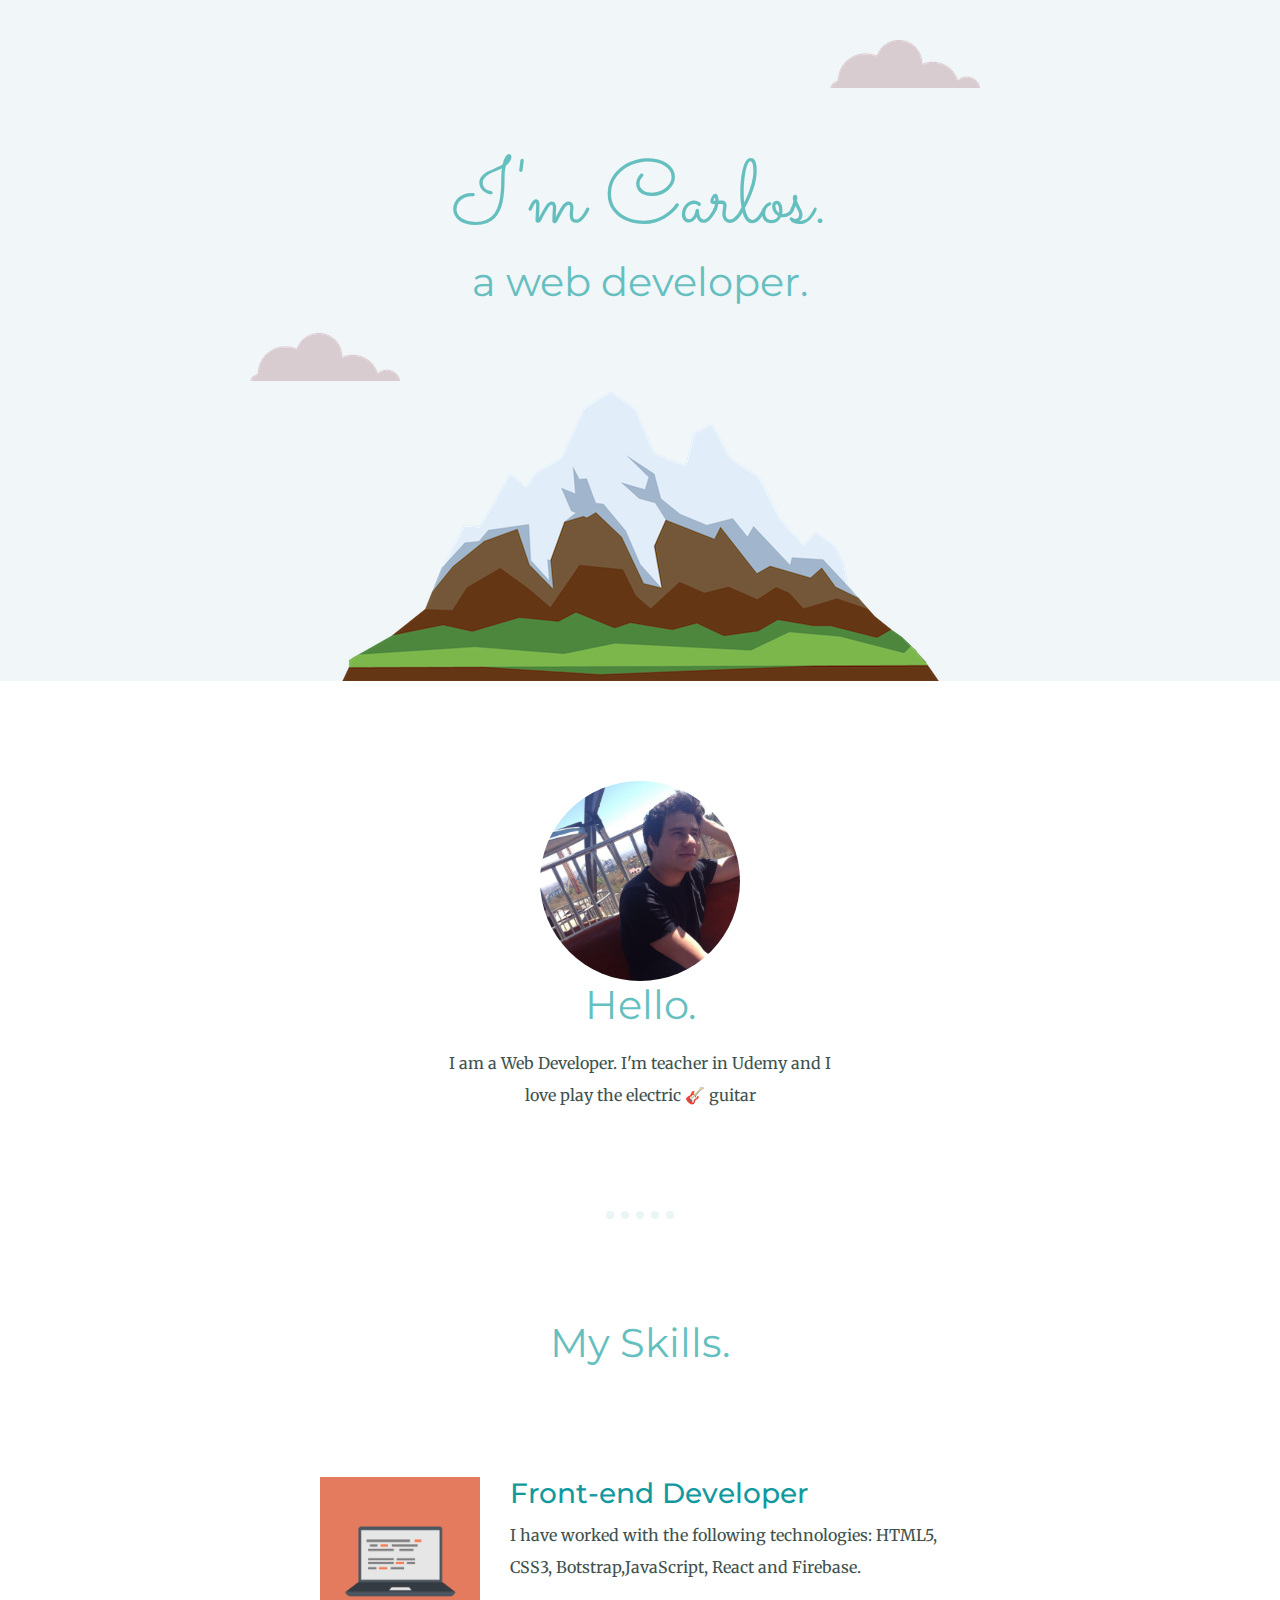
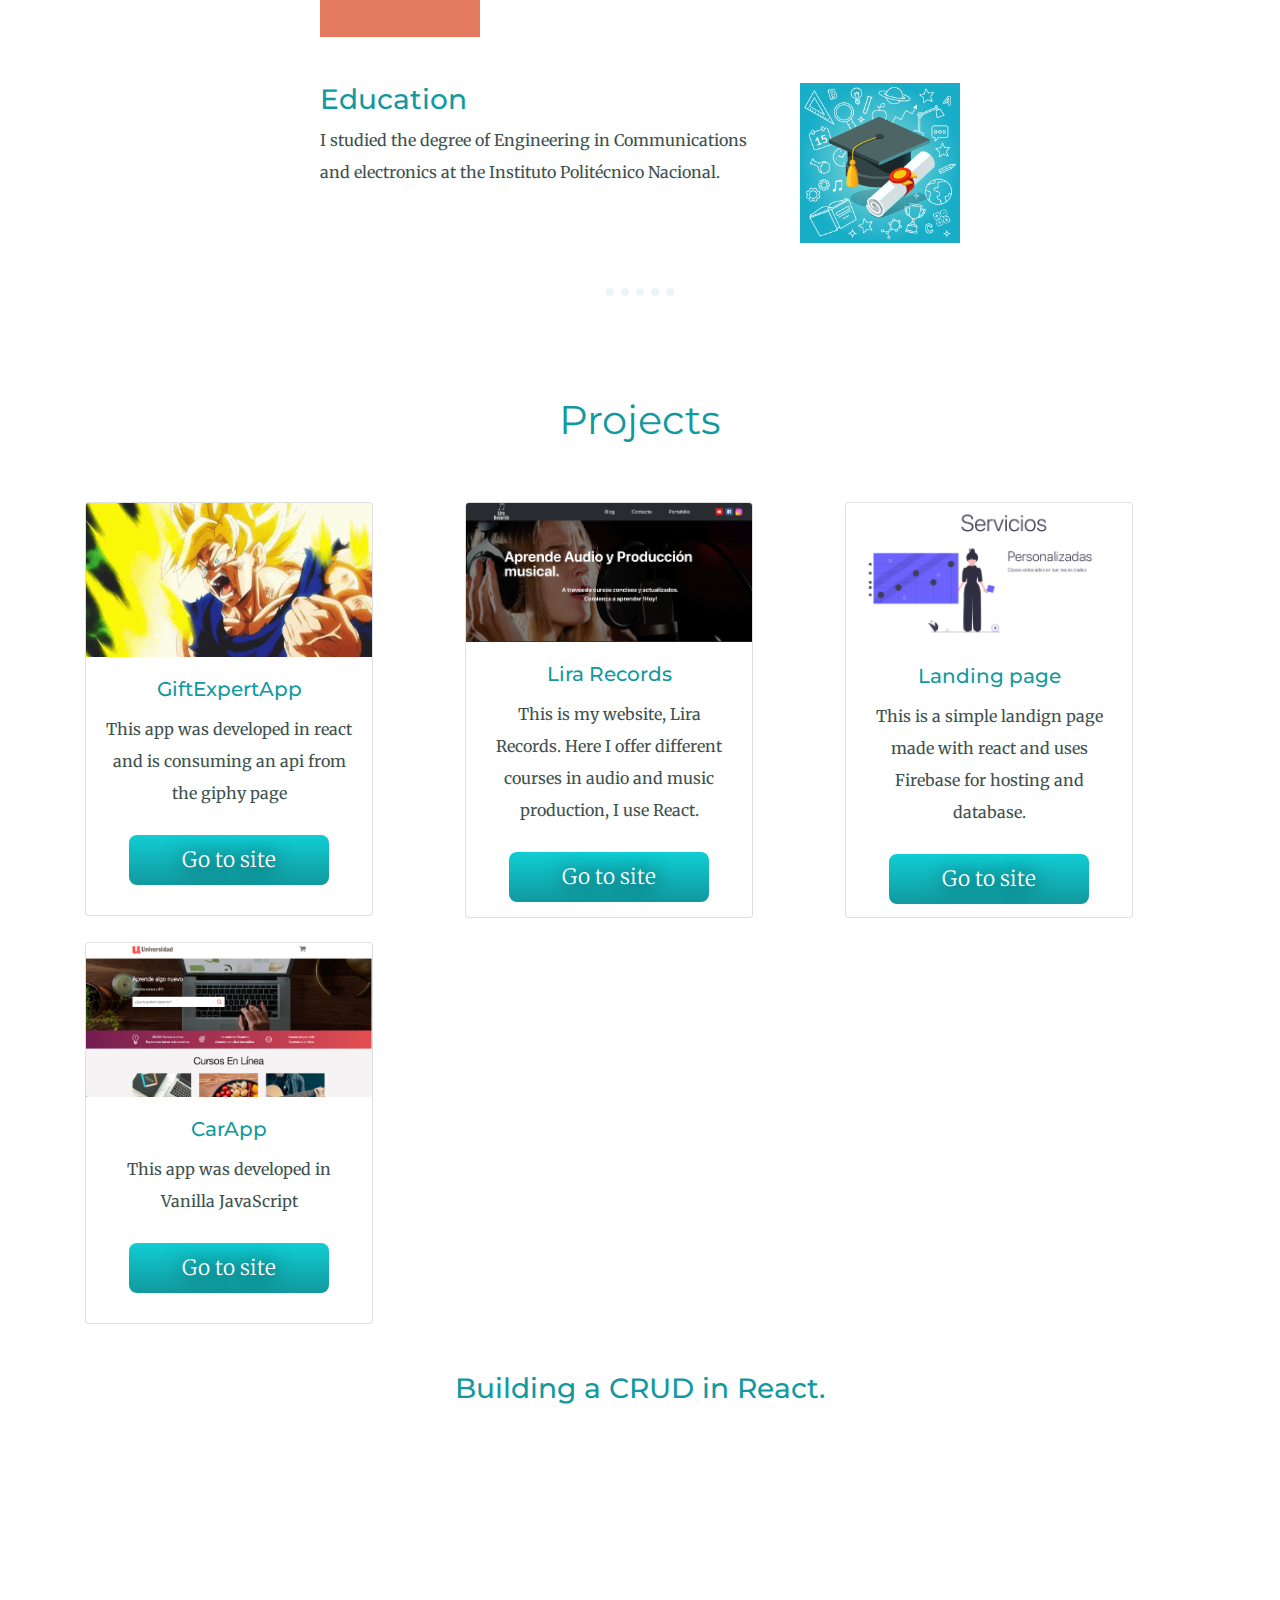
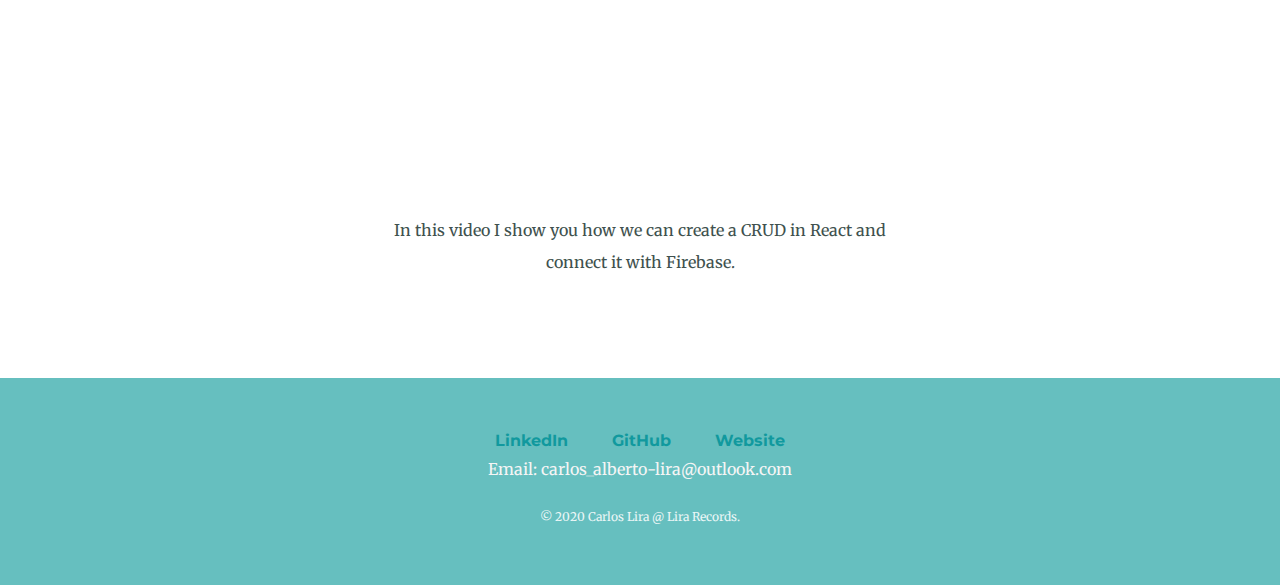
==== commit 4a036dae: "Se agregaron estilos responsivos para iphone 6,7y8 del  video" ====
--- a/index.html
+++ b/index.html
@@ -74,9 +74,7 @@
         <h2 class="titlep text-center mt-3 mb-5">Projects</h2>
 
         <div class="container">
-
           <div class="row">
-
             <div class="col-lg-4 col-md-6 col-sm-12 mb-4 container-projects">
               <div class="card" style="width: 18rem; max-height: 26rem">
                 <img
@@ -138,16 +136,12 @@
                 </div>
               </div>
             </div>
-
           </div>
-
-        </div>
-      
-       
-
-
-          <div class="container mt-4 container-projects">
-            <div class="col-lg-4 col-md-6 col-sm-12 mb-4">
+        </div>
+
+        <div class="container">
+          <div class="row">
+            <div class="col-lg-4 col-md-6 col-sm-12 mb-4 container-projects">
               <div class="card" style="width: 18rem; max-height: 26rem">
                 <img
                   class="card-img-top same-zise-img"
@@ -175,6 +169,7 @@
         <div class="mt-4">
           <h3 class="mt-4 mb-5">Building a CRUD in React.</h3>
           <iframe
+            class="video"
             width="560"
             height="315"
             src="https://www.youtube.com/embed/gJTruStZ93A"
--- a/css/styles.css
+++ b/css/styles.css
@@ -277,6 +277,11 @@
     padding-bottom: 5px;
   }
 
+  h3 {
+    align-items: center;
+    font-size: 1.5rem;
+  }
+
   hr {
     border: dotted #eaf6f6 8px;
     border-bottom: none;
@@ -307,6 +312,11 @@
   .container-projects {
     display: flex;
     justify-content: center;
+  }
+
+  .video {
+    max-width: 80%;
+    height: auto;
   }
 
   .btn {
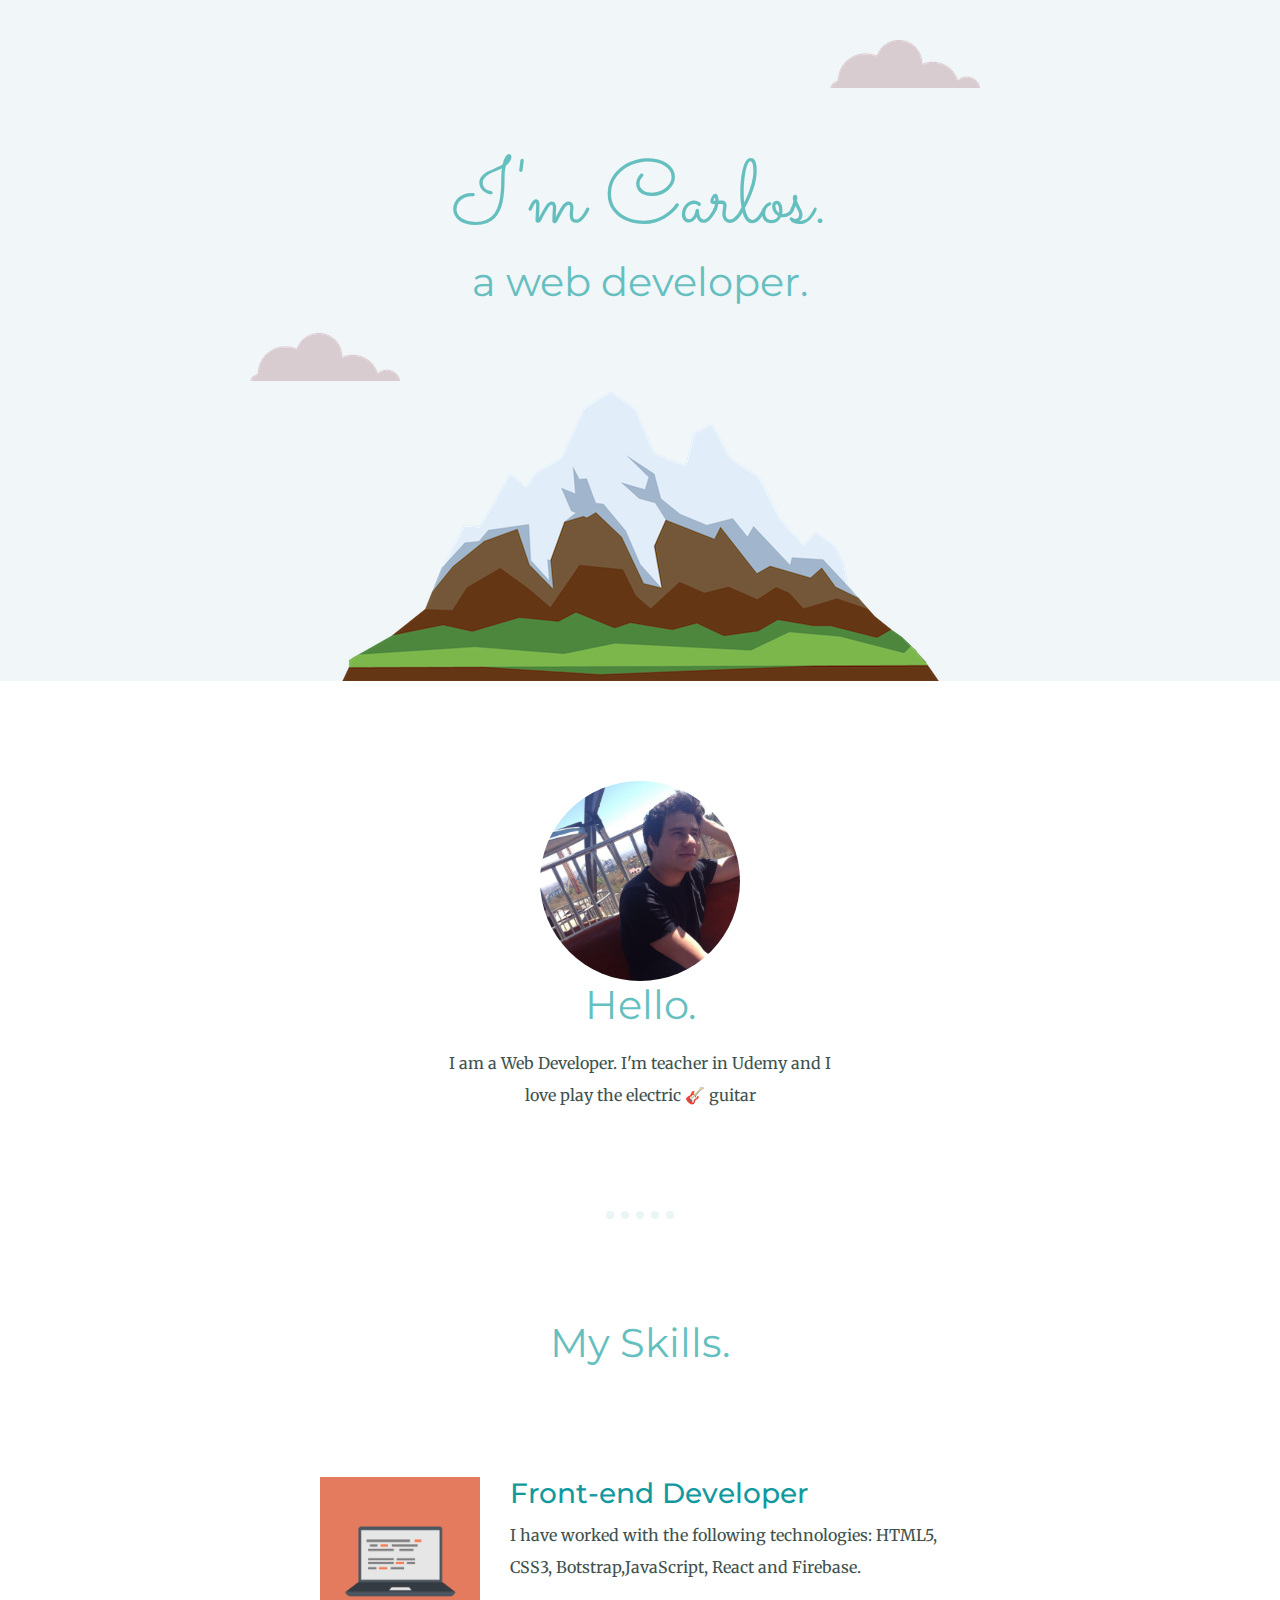
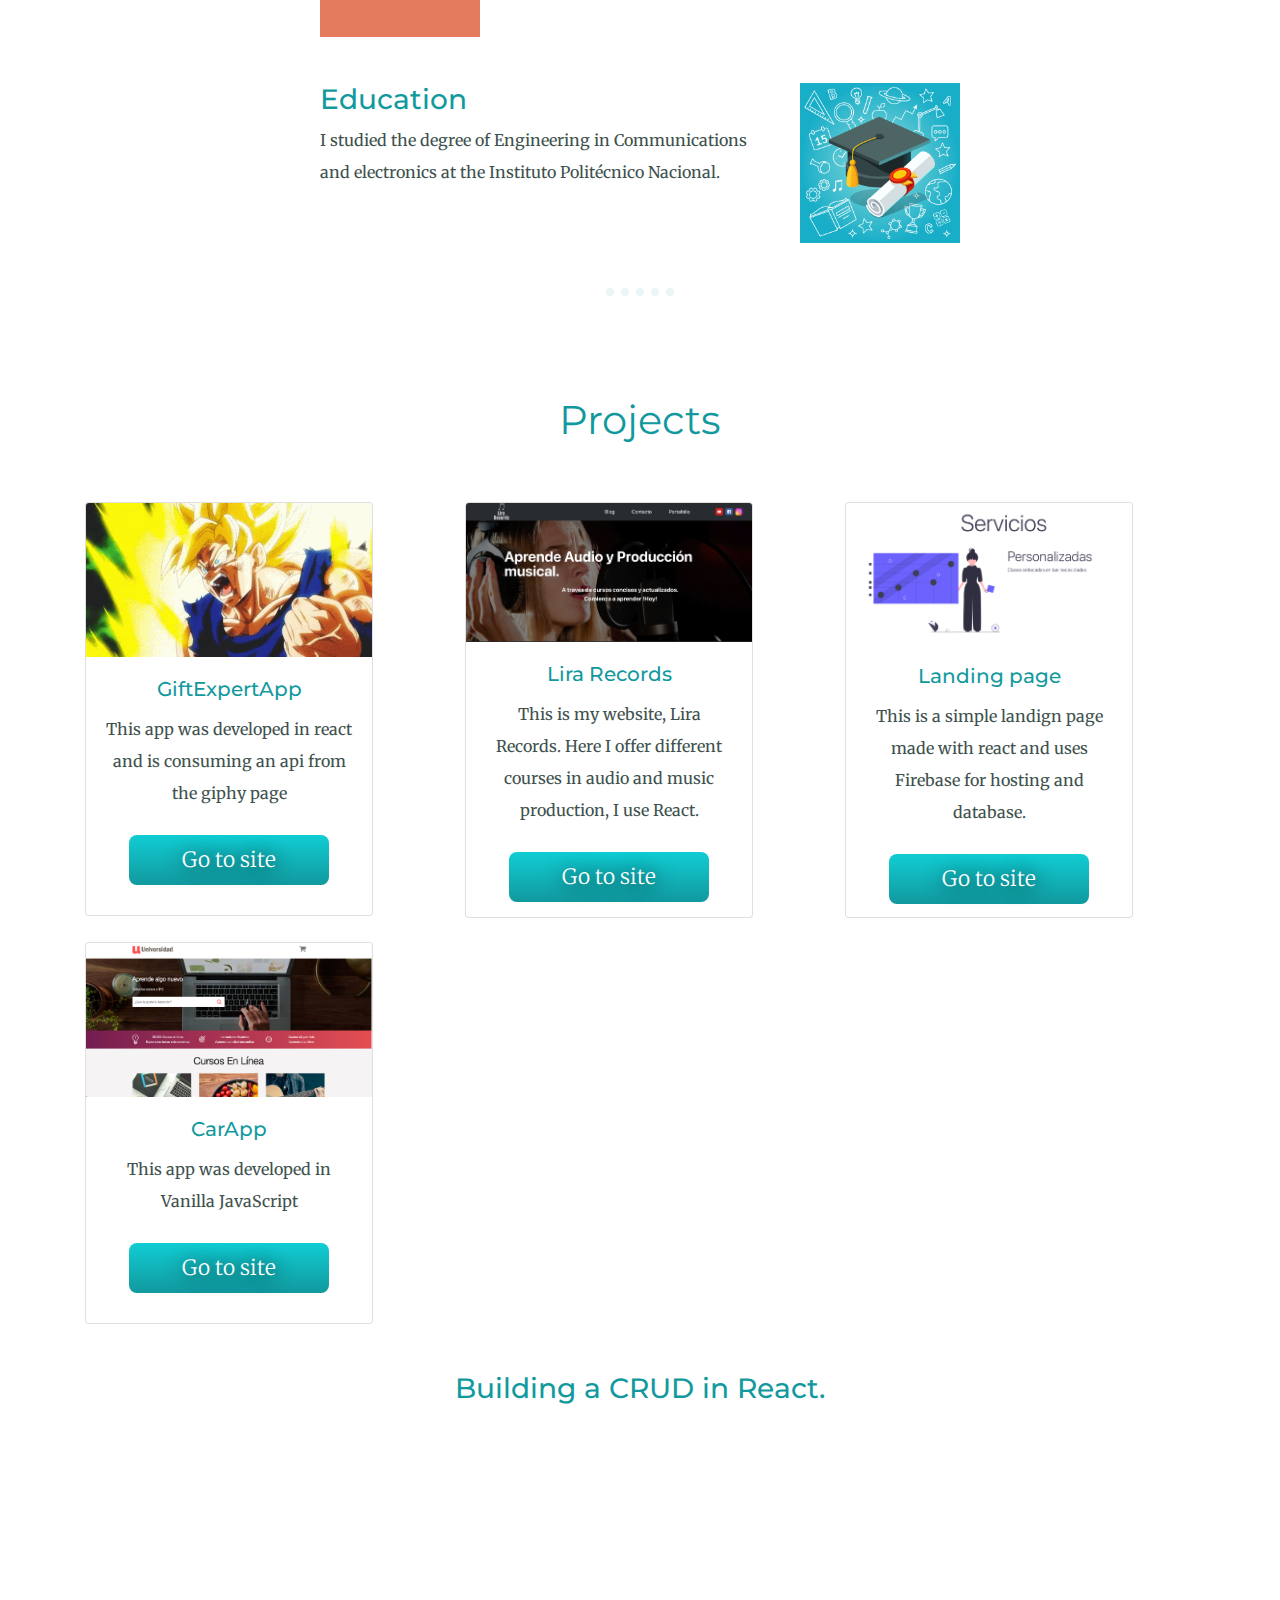
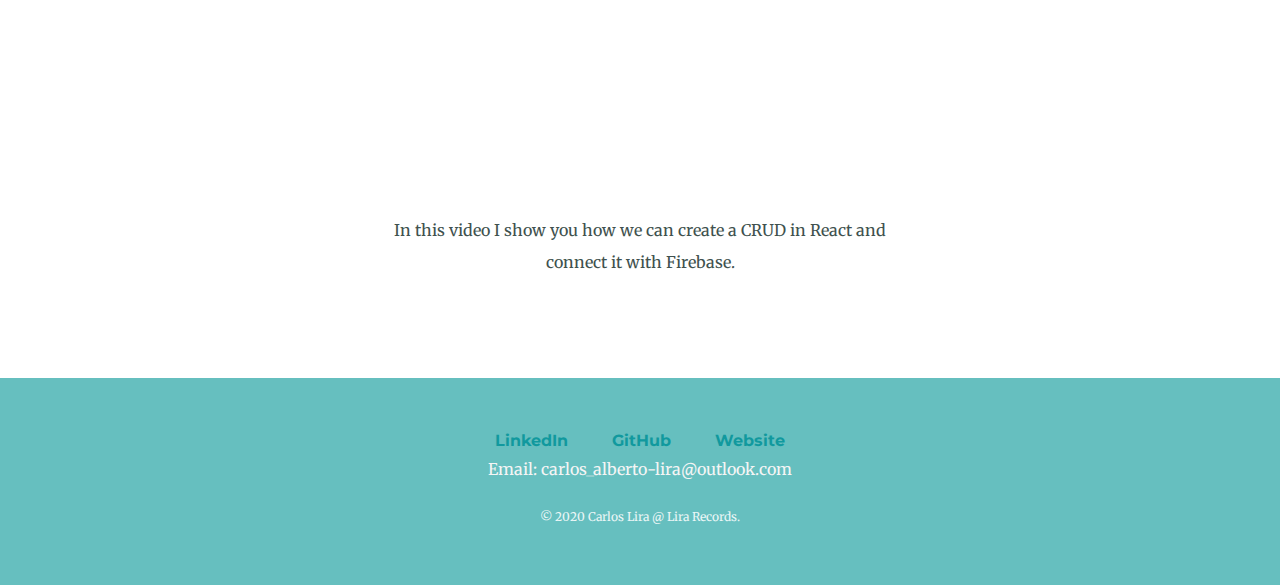
==== commit b77e4b29: "Se realizo un cambio en los links" ====
--- a/index.html
+++ b/index.html
@@ -196,7 +196,7 @@
         href="https://github.com/carlosalberto05?tab=repositories"
         >GitHub</a
       >
-      <a class="footer-link" href="https://www.appbrewery.co/">Website</a>
+      <a class="footer-link" href="https://lirarecords.site">Website</a>
       <p class="footer-p">Email: carlos_alberto-lira@outlook.com</p>
       <p class="copyright">© 2020 Carlos Lira @ Lira Records.</p>
     </div>
--- a/css/styles.css
+++ b/css/styles.css
@@ -319,6 +319,10 @@
     height: auto;
   }
 
+  .contact-message {
+    width: 70%;
+  }
+
   .btn {
     -webkit-border-radius: 4px;
     -moz-border-radius: 4px;
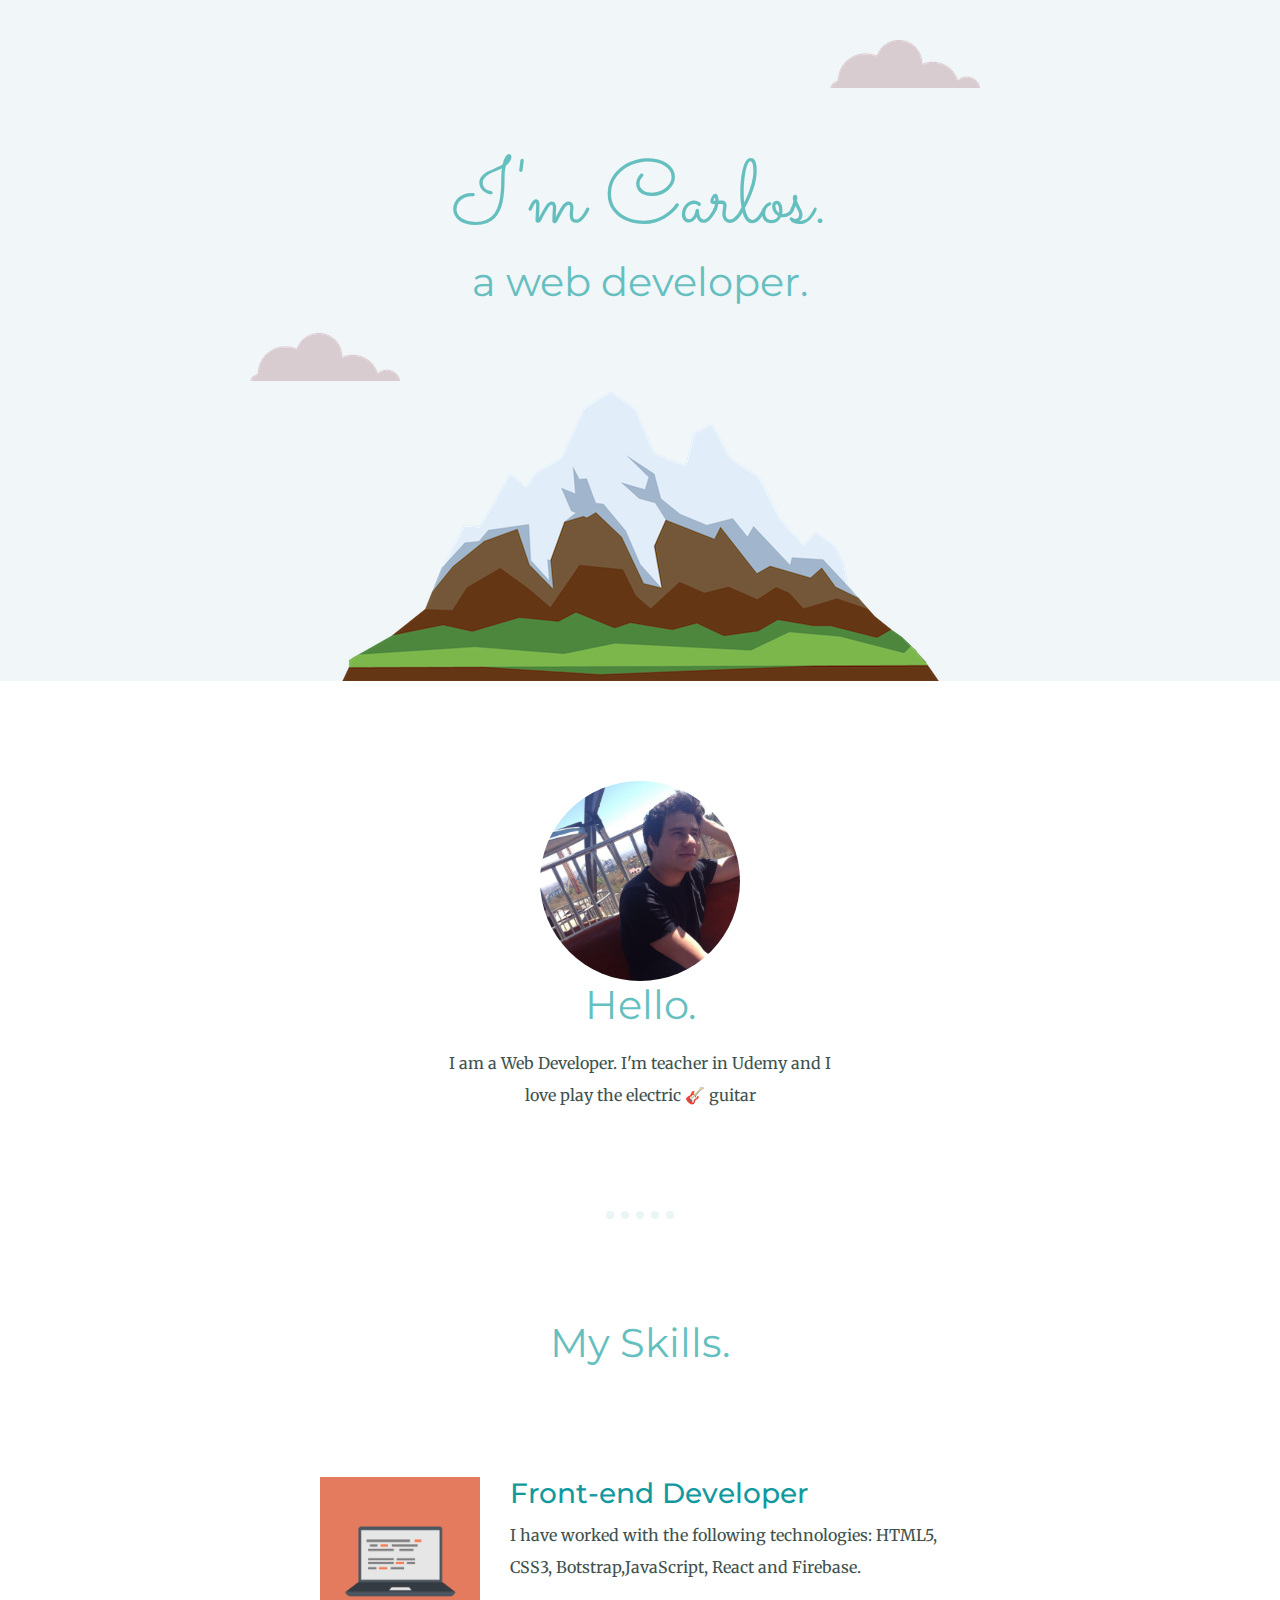
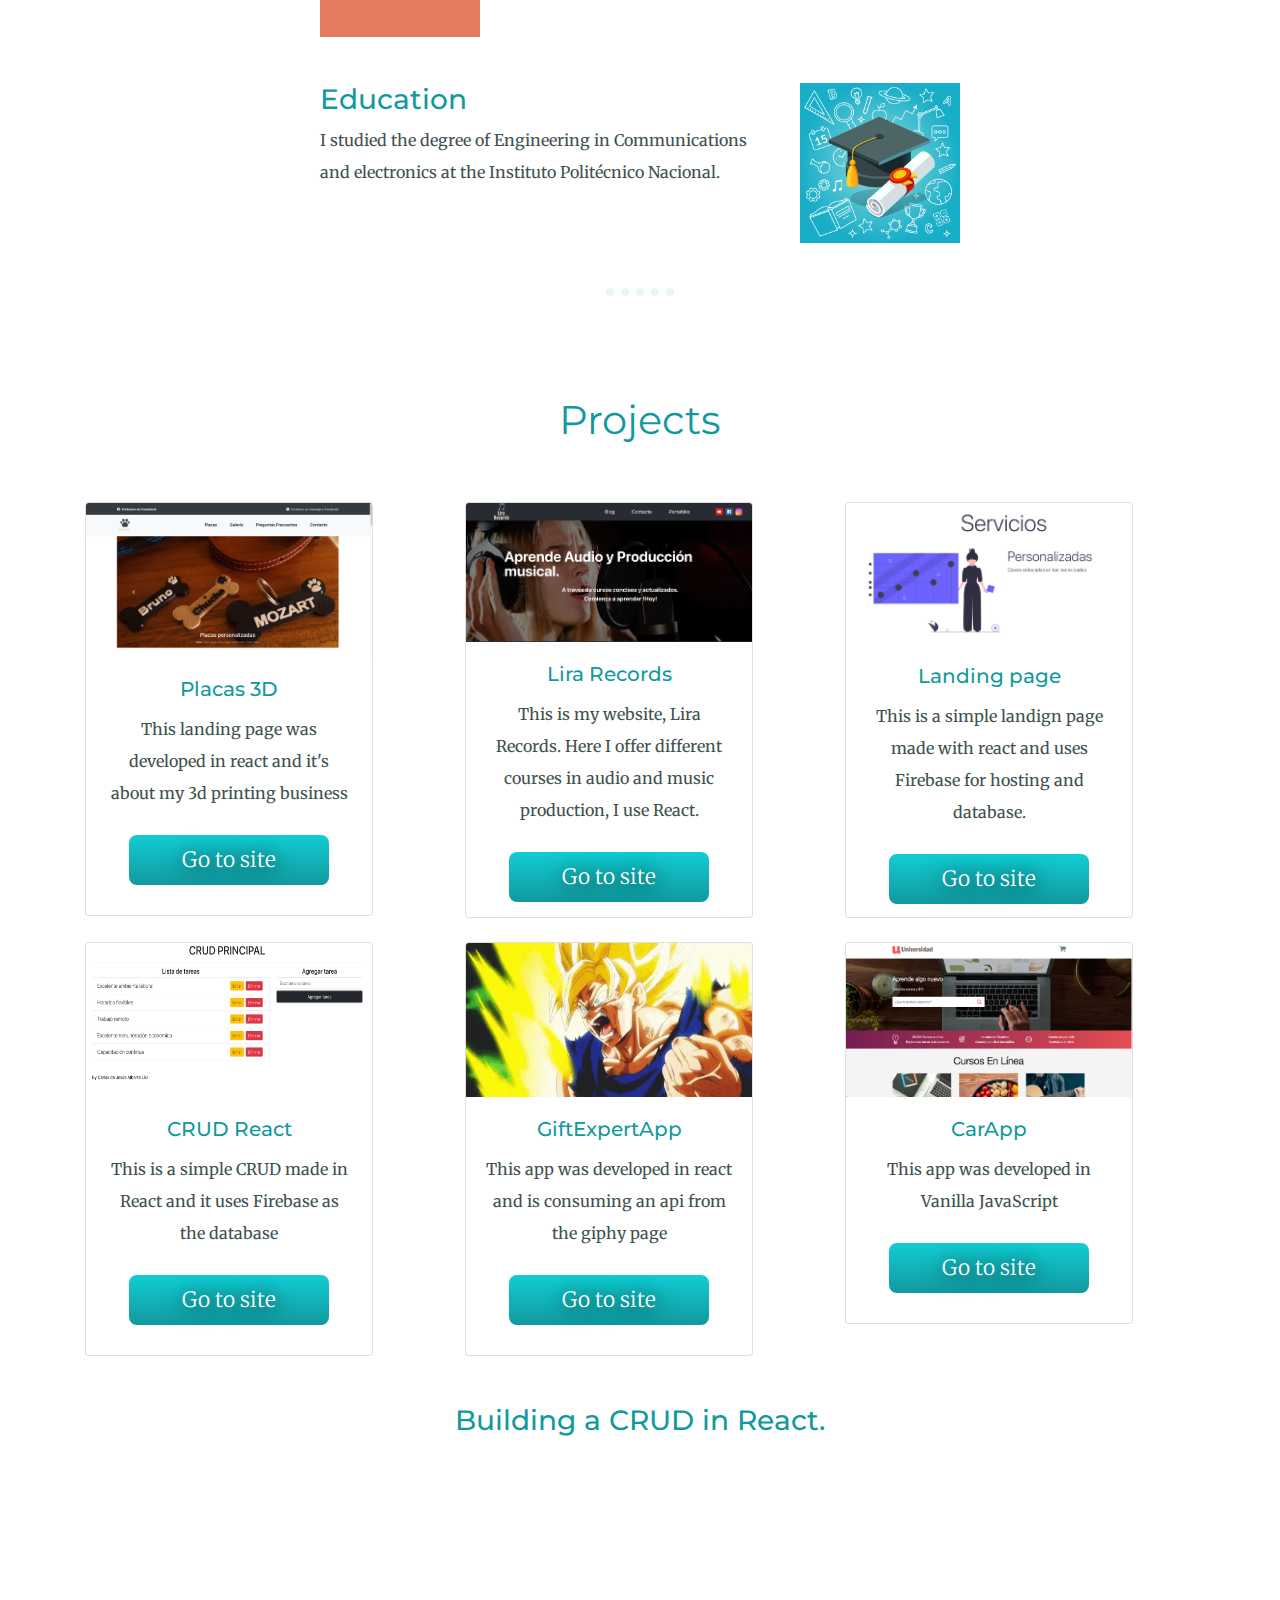
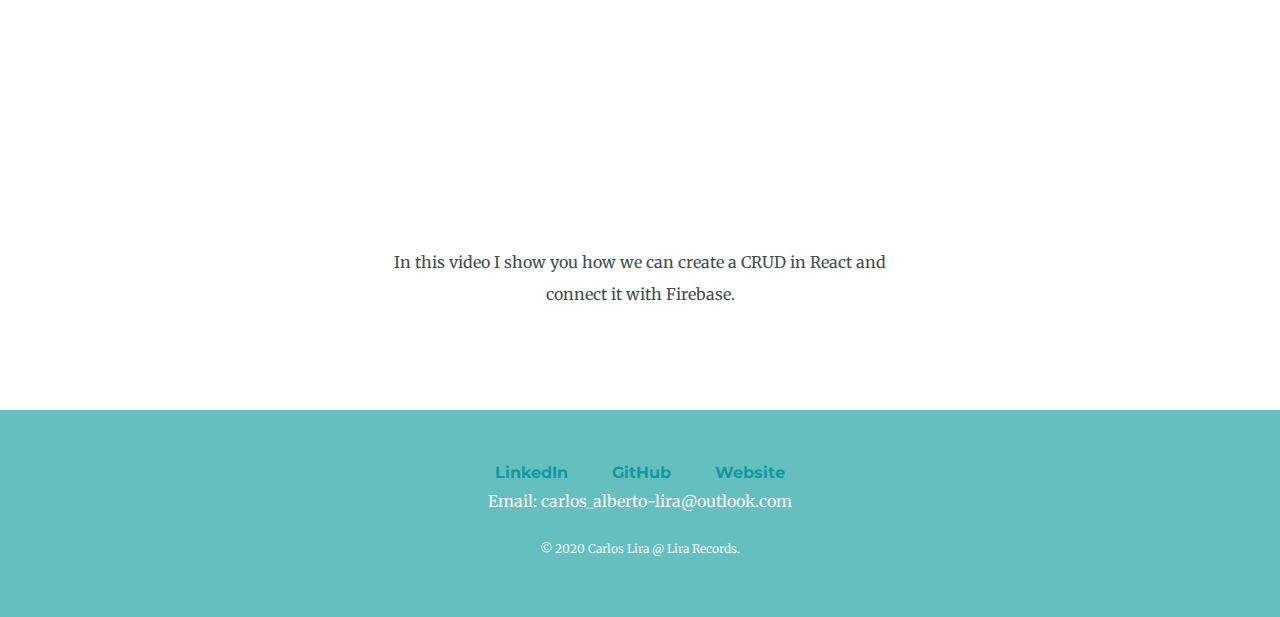
==== commit a12d2148: "Se agregaron proyectos" ====
--- a/index.html
+++ b/index.html
@@ -79,6 +79,101 @@
               <div class="card" style="width: 18rem; max-height: 26rem">
                 <img
                   class="card-img-top same-zise-img"
+                  src="images/placas3d.png"
+                  alt="Card image cap"
+                />
+                <div class="card-body">
+                  <h5 class="titlep card-title">Placas 3D</h5>
+                  <p class="card-text">
+                    This landing page was developed in react and it's about my
+                    3d printing business
+                  </p>
+                  <a
+                    href="https://quizzical-wiles-ac5ad2.netlify.app/"
+                    class="btn-proj"
+                    target="_blank"
+                    >Go to site</a
+                  >
+                </div>
+              </div>
+            </div>
+
+            <div class="col-lg-4 col-md-6 col-sm-12 mb-4 container-projects">
+              <div class="card" style="width: 18rem; max-height: 26rem">
+                <img
+                  class="card-img-top same-zise-img"
+                  src="images/lira.png"
+                  alt="Card image cap"
+                />
+                <div class="card-body">
+                  <h5 class="titlep card-title">Lira Records</h5>
+                  <p class="card-text">
+                    This is my website, Lira Records. Here I offer different
+                    courses in audio and music production, I use React.
+                  </p>
+                  <a
+                    href="https://lirarecords.site"
+                    class="btn-proj"
+                    target="_blank"
+                    >Go to site</a
+                  >
+                </div>
+              </div>
+            </div>
+
+            <div class="col-lg-4 col-md-6 col-sm-12 mb-4 container-projects">
+              <div class="card" style="width: 18rem; max-height: 26rem">
+                <img
+                  class="card-img-top same-zise-img"
+                  src="images/landing.png"
+                  alt="Card image cap"
+                />
+                <div class="card-body">
+                  <h5 class="titlep card-title">Landing page</h5>
+                  <p class="card-text">
+                    This is a simple landign page made with react and uses
+                    Firebase for hosting and database.
+                  </p>
+                  <a
+                    href="https://landing-740b6.web.app"
+                    class="btn-proj"
+                    target="_blank"
+                    >Go to site</a
+                  >
+                </div>
+              </div>
+            </div>
+          </div>
+        </div>
+
+        <div class="container">
+          <div class="row">
+            <div class="col-lg-4 col-md-6 col-sm-12 mb-4 container-projects">
+              <div class="card" style="width: 18rem; max-height: 26rem">
+                <img
+                  class="card-img-top same-zise-img"
+                  src="images/cruds.png"
+                  alt="Card image cap"
+                />
+                <div class="card-body">
+                  <h5 class="titlep card-title">CRUD React</h5>
+                  <p class="card-text">
+                    This is a simple CRUD made in React and it uses Firebase as
+                    the database
+                  </p>
+                  <a
+                    href="https://condescending-montalcini-a5698d.netlify.app/"
+                    class="btn-proj"
+                    target="_blank"
+                    >Go to site</a
+                  >
+                </div>
+              </div>
+            </div>
+            <div class="col-lg-4 col-md-6 col-sm-12 mb-4 container-projects">
+              <div class="card" style="width: 18rem; max-height: 26rem">
+                <img
+                  class="card-img-top same-zise-img"
                   src="images/goku.gif"
                   alt="Card image cap"
                 />
@@ -91,56 +186,12 @@
                   <a
                     href="https://carlosalberto05.github.io/gif-app/"
                     class="btn-proj"
-                    >Go to site</a
-                  >
-                </div>
-              </div>
-            </div>
-
-            <div class="col-lg-4 col-md-6 col-sm-12 mb-4 container-projects">
-              <div class="card" style="width: 18rem; max-height: 26rem">
-                <img
-                  class="card-img-top same-zise-img"
-                  src="images/lira.png"
-                  alt="Card image cap"
-                />
-                <div class="card-body">
-                  <h5 class="titlep card-title">Lira Records</h5>
-                  <p class="card-text">
-                    This is my website, Lira Records. Here I offer different
-                    courses in audio and music production, I use React.
-                  </p>
-                  <a href="https://lirarecords.site" class="btn-proj"
-                    >Go to site</a
-                  >
-                </div>
-              </div>
-            </div>
-
-            <div class="col-lg-4 col-md-6 col-sm-12 mb-4 container-projects">
-              <div class="card" style="width: 18rem; max-height: 26rem">
-                <img
-                  class="card-img-top same-zise-img"
-                  src="images/landing.png"
-                  alt="Card image cap"
-                />
-                <div class="card-body">
-                  <h5 class="titlep card-title">Landing page</h5>
-                  <p class="card-text">
-                    This is a simple landign page made with react and uses
-                    Firebase for hosting and database.
-                  </p>
-                  <a href="https://landing-740b6.web.app" class="btn-proj"
-                    >Go to site</a
-                  >
-                </div>
-              </div>
-            </div>
-          </div>
-        </div>
-
-        <div class="container">
-          <div class="row">
+                    target="_blank"
+                    >Go to site</a
+                  >
+                </div>
+              </div>
+            </div>
             <div class="col-lg-4 col-md-6 col-sm-12 mb-4 container-projects">
               <div class="card" style="width: 18rem; max-height: 26rem">
                 <img
@@ -156,6 +207,7 @@
                   <a
                     href="https://gallant-kare-e8d58f.netlify.app/#"
                     class="btn-proj"
+                    target="_blank"
                     >Go to site</a
                   >
                 </div>
@@ -189,14 +241,18 @@
       <a
         class="footer-link"
         href="https://www.linkedin.com/in/carlos-de-jesús-a-8a3896105"
+        target="_blank"
         >LinkedIn</a
       >
       <a
         class="footer-link"
         href="https://github.com/carlosalberto05?tab=repositories"
+        target="_blank"
         >GitHub</a
       >
-      <a class="footer-link" href="https://lirarecords.site">Website</a>
+      <a class="footer-link" href="https://lirarecords.site" target="_blank"
+        >Website</a
+      >
       <p class="footer-p">Email: carlos_alberto-lira@outlook.com</p>
       <p class="copyright">© 2020 Carlos Lira @ Lira Records.</p>
     </div>
